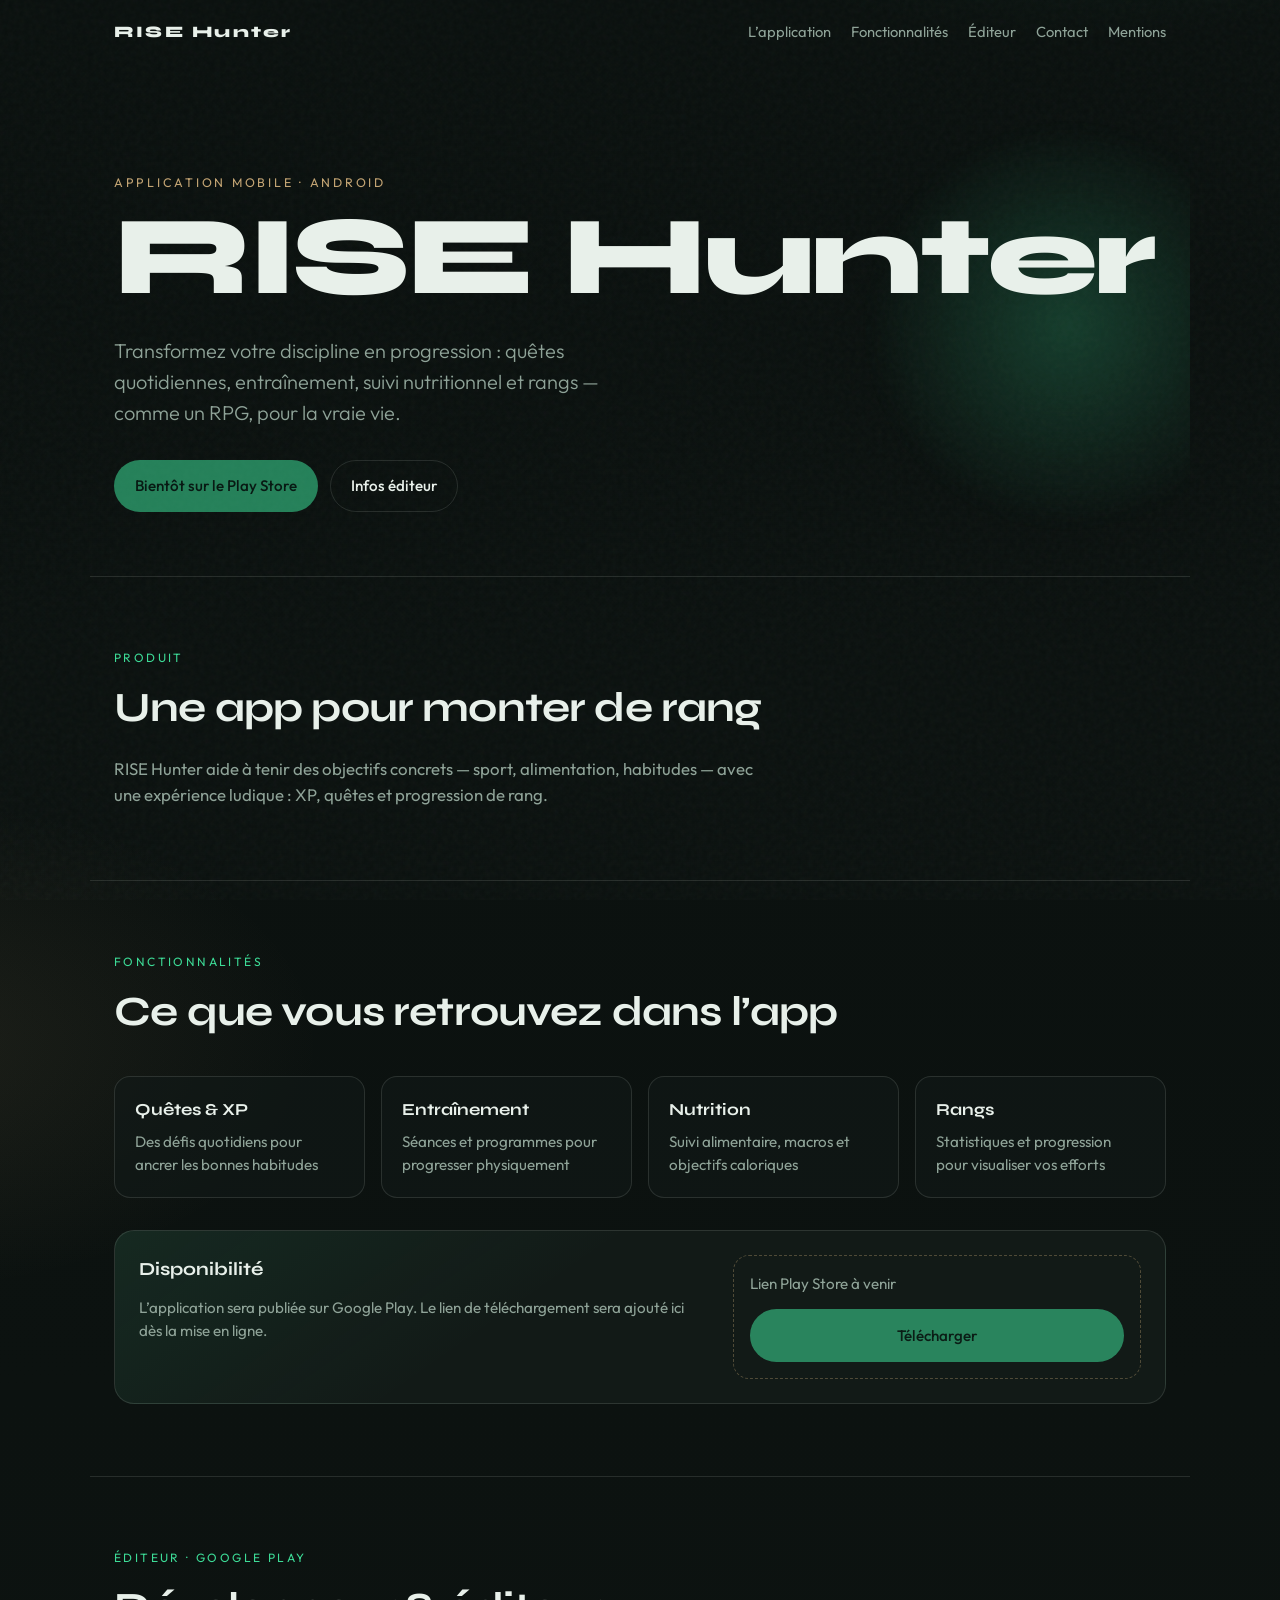
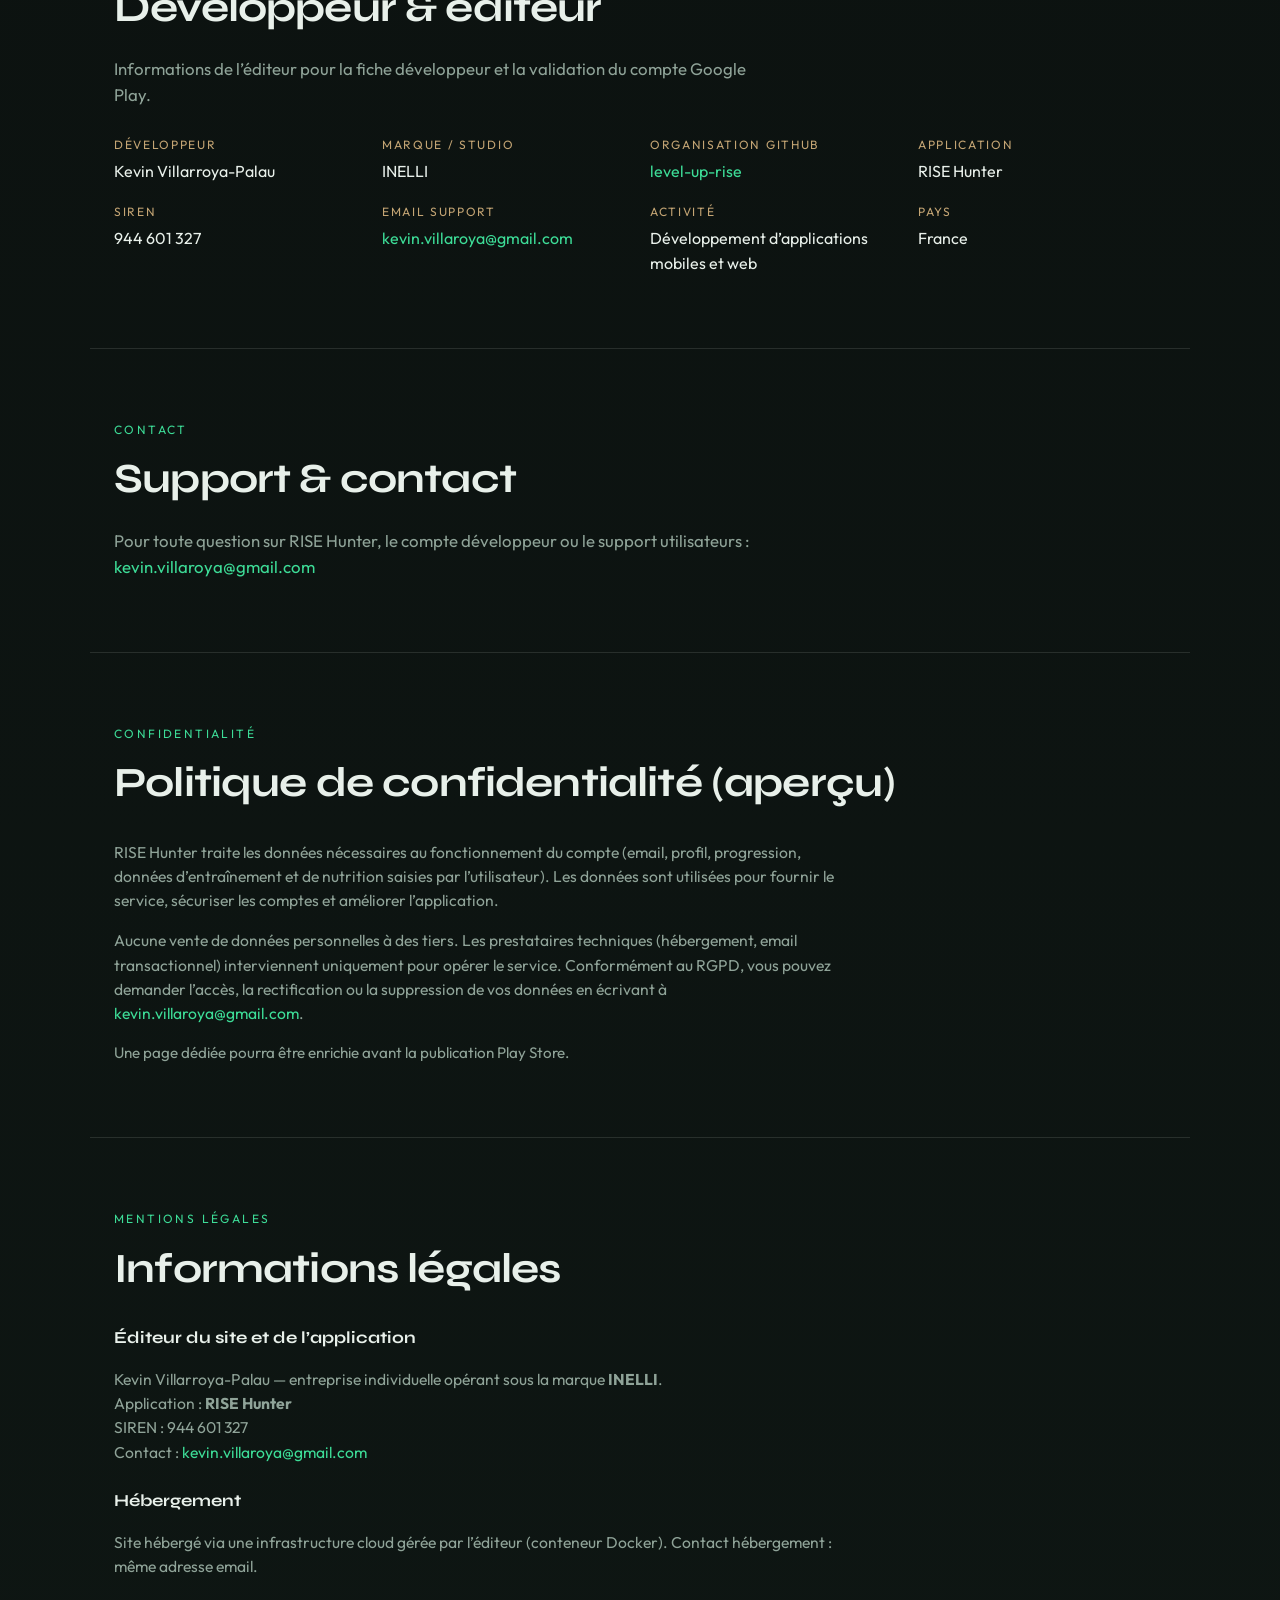
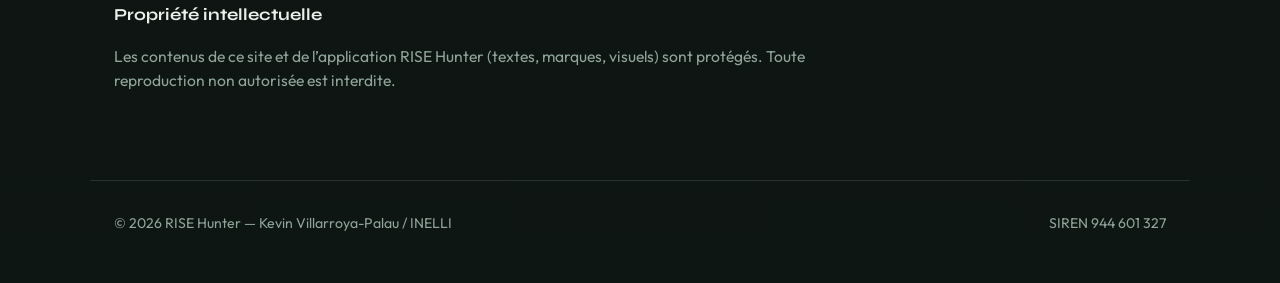
==== index.html @ e5b9a48a "Reposition site as RISE Hunter landing for Play validation Co-authored-by: Cursor <cursoragent@curso" ====
<!DOCTYPE html>
<html lang="fr">
<head>
  <meta charset="utf-8" />
  <meta name="viewport" content="width=device-width, initial-scale=1" />
  <title>RISE Hunter — Progression personnelle</title>
  <meta name="description" content="RISE Hunter — application de progression personnelle (quêtes, sport, nutrition). Éditée par Kevin Villarroya-Palau / INELLI, SIREN 944 601 327." />
  <link rel="preconnect" href="https://fonts.googleapis.com" />
  <link rel="preconnect" href="https://fonts.gstatic.com" crossorigin />
  <link href="https://fonts.googleapis.com/css2?family=Syne:wght@600;700;800&family=Outfit:wght@300;400;500;600&display=swap" rel="stylesheet" />
  <link rel="stylesheet" href="/styles.css" />
</head>
<body>
  <div class="noise" aria-hidden="true"></div>

  <header class="site-header">
    <a class="logo" href="#top">RISE Hunter</a>
    <nav class="nav">
      <a href="#app">L’application</a>
      <a href="#features">Fonctionnalités</a>
      <a href="#editeur">Éditeur</a>
      <a href="#contact">Contact</a>
      <a href="#mentions">Mentions</a>
    </nav>
  </header>

  <main id="top">
    <section class="hero">
      <p class="eyebrow">Application mobile · Android</p>
      <h1 class="brand">RISE Hunter</h1>
      <p class="lead">
        Transformez votre discipline en progression : quêtes quotidiennes,
        entraînement, suivi nutritionnel et rangs — comme un RPG, pour la vraie vie.
      </p>
      <div class="cta-row">
        <a class="btn btn-primary is-disabled" href="#app" aria-disabled="true" id="store-link">
          Bientôt sur le Play Store
        </a>
        <a class="btn btn-ghost" href="#editeur">Infos éditeur</a>
      </div>
      <div class="hero-glow" aria-hidden="true"></div>
    </section>

    <section id="app" class="section">
      <p class="section-kicker">Produit</p>
      <h2>Une app pour monter de rang</h2>
      <p class="section-text">
        RISE Hunter aide à tenir des objectifs concrets — sport, alimentation,
        habitudes — avec une expérience ludique : XP, quêtes et progression de rang.
      </p>
    </section>

    <section id="features" class="section">
      <p class="section-kicker">Fonctionnalités</p>
      <h2>Ce que vous retrouvez dans l’app</h2>
      <ul class="pillars">
        <li>
          <strong>Quêtes &amp; XP</strong>
          <span>Des défis quotidiens pour ancrer les bonnes habitudes</span>
        </li>
        <li>
          <strong>Entraînement</strong>
          <span>Séances et programmes pour progresser physiquement</span>
        </li>
        <li>
          <strong>Nutrition</strong>
          <span>Suivi alimentaire, macros et objectifs caloriques</span>
        </li>
        <li>
          <strong>Rangs</strong>
          <span>Statistiques et progression pour visualiser vos efforts</span>
        </li>
      </ul>
      <div class="product-panel" style="margin-top: 2rem">
        <div>
          <h3>Disponibilité</h3>
          <p class="muted" style="margin: 0">
            L’application sera publiée sur Google Play. Le lien de téléchargement
            sera ajouté ici dès la mise en ligne.
          </p>
        </div>
        <div class="product-cta">
          <p class="muted">Lien Play Store à venir</p>
          <a class="btn btn-primary is-disabled" href="#app" aria-disabled="true">Télécharger</a>
        </div>
      </div>
    </section>

    <section id="editeur" class="section">
      <p class="section-kicker">Éditeur · Google Play</p>
      <h2>Développeur &amp; éditeur</h2>
      <p class="section-text">
        Informations de l’éditeur pour la fiche développeur et la validation
        du compte Google Play.
      </p>
      <div class="contact-grid" style="margin-top: 1.75rem">
        <div>
          <p class="label">Développeur</p>
          <p>Kevin Villarroya-Palau</p>
        </div>
        <div>
          <p class="label">Marque / studio</p>
          <p>INELLI</p>
        </div>
        <div>
          <p class="label">Organisation GitHub</p>
          <p><a href="https://github.com/level-up-rise" rel="noopener">level-up-rise</a></p>
        </div>
        <div>
          <p class="label">Application</p>
          <p>RISE Hunter</p>
        </div>
        <div>
          <p class="label">SIREN</p>
          <p>944&nbsp;601&nbsp;327</p>
        </div>
        <div>
          <p class="label">Email support</p>
          <p><a href="mailto:kevin.villaroya@gmail.com">kevin.villaroya@gmail.com</a></p>
        </div>
        <div>
          <p class="label">Activité</p>
          <p>Développement d’applications mobiles et web</p>
        </div>
        <div>
          <p class="label">Pays</p>
          <p>France</p>
        </div>
      </div>
    </section>

    <section id="contact" class="section">
      <p class="section-kicker">Contact</p>
      <h2>Support &amp; contact</h2>
      <p class="section-text">
        Pour toute question sur RISE Hunter, le compte développeur ou le support
        utilisateurs : <a href="mailto:kevin.villaroya@gmail.com">kevin.villaroya@gmail.com</a>
      </p>
    </section>

    <section id="confidentialite" class="section legal">
      <p class="section-kicker">Confidentialité</p>
      <h2>Politique de confidentialité (aperçu)</h2>
      <div class="legal-block">
        <p>
          RISE Hunter traite les données nécessaires au fonctionnement du compte
          (email, profil, progression, données d’entraînement et de nutrition
          saisies par l’utilisateur). Les données sont utilisées pour fournir
          le service, sécuriser les comptes et améliorer l’application.
        </p>
        <p>
          Aucune vente de données personnelles à des tiers. Les prestataires
          techniques (hébergement, email transactionnel) interviennent uniquement
          pour opérer le service. Conformément au RGPD, vous pouvez demander
          l’accès, la rectification ou la suppression de vos données en écrivant
          à <a href="mailto:kevin.villaroya@gmail.com">kevin.villaroya@gmail.com</a>.
        </p>
        <p class="muted">
          Une page dédiée pourra être enrichie avant la publication Play Store.
        </p>
      </div>
    </section>

    <section id="mentions" class="section legal">
      <p class="section-kicker">Mentions légales</p>
      <h2>Informations légales</h2>
      <div class="legal-block">
        <h3>Éditeur du site et de l’application</h3>
        <p>
          Kevin Villarroya-Palau — entreprise individuelle opérant sous la
          marque <strong>INELLI</strong>.<br />
          Application : <strong>RISE Hunter</strong><br />
          SIREN : 944&nbsp;601&nbsp;327<br />
          Contact : <a href="mailto:kevin.villaroya@gmail.com">kevin.villaroya@gmail.com</a>
        </p>

        <h3>Hébergement</h3>
        <p>
          Site hébergé via une infrastructure cloud gérée par l’éditeur
          (conteneur Docker). Contact hébergement : même adresse email.
        </p>

        <h3>Propriété intellectuelle</h3>
        <p>
          Les contenus de ce site et de l’application RISE Hunter (textes,
          marques, visuels) sont protégés. Toute reproduction non autorisée
          est interdite.
        </p>
      </div>
    </section>
  </main>

  <footer class="site-footer">
    <span>© <span id="year"></span> RISE Hunter — Kevin Villarroya-Palau / INELLI</span>
    <span>SIREN 944&nbsp;601&nbsp;327</span>
  </footer>

  <script>
    document.getElementById("year").textContent = String(new Date().getFullYear());
  </script>
</body>
</html>
---- styles.css ----
:root {
  --bg: #0c1210;
  --bg-elev: #121a17;
  --ink: #e8f0ea;
  --muted: #8fa398;
  --accent: #3ddc97;
  --accent-2: #c4a574;
  --line: rgba(232, 240, 234, 0.12);
  --glow: rgba(61, 220, 151, 0.22);
  --font-display: "Syne", system-ui, sans-serif;
  --font-body: "Outfit", system-ui, sans-serif;
}

*,
*::before,
*::after {
  box-sizing: border-box;
}

html {
  scroll-behavior: smooth;
}

body {
  margin: 0;
  min-height: 100vh;
  color: var(--ink);
  font-family: var(--font-body);
  font-weight: 400;
  line-height: 1.55;
  background:
    radial-gradient(1200px 700px at 85% -10%, rgba(61, 220, 151, 0.14), transparent 55%),
    radial-gradient(900px 500px at -10% 30%, rgba(196, 165, 116, 0.1), transparent 50%),
    linear-gradient(180deg, #0a100e 0%, var(--bg) 40%, #0e1613 100%);
}

.noise {
  pointer-events: none;
  position: fixed;
  inset: 0;
  opacity: 0.035;
  z-index: 0;
  background-image: url("data:image/svg+xml,%3Csvg viewBox='0 0 200 200' xmlns='http://www.w3.org/2000/svg'%3E%3Cfilter id='n'%3E%3CfeTurbulence type='fractalNoise' baseFrequency='0.85' numOctaves='4' stitchTiles='stitch'/%3E%3C/filter%3E%3Crect width='100%25' height='100%25' filter='url(%23n)'/%3E%3C/svg%3E");
}

a {
  color: var(--accent);
  text-decoration: none;
}

a:hover {
  text-decoration: underline;
}

.site-header,
main,
.site-footer {
  position: relative;
  z-index: 1;
}

.site-header {
  display: flex;
  align-items: center;
  justify-content: space-between;
  gap: 1rem;
  max-width: 1100px;
  margin: 0 auto;
  padding: 1.25rem 1.5rem;
}

.logo {
  font-family: var(--font-display);
  font-weight: 800;
  letter-spacing: 0.14em;
  color: var(--ink);
  text-decoration: none;
}

.nav {
  display: flex;
  flex-wrap: wrap;
  gap: 0.85rem 1.25rem;
}

.nav a {
  color: var(--muted);
  font-size: 0.92rem;
  text-decoration: none;
}

.nav a:hover {
  color: var(--ink);
}

.hero {
  position: relative;
  max-width: 1100px;
  margin: 0 auto;
  padding: clamp(3rem, 12vh, 7rem) 1.5rem 4rem;
  overflow: hidden;
}

.eyebrow {
  margin: 0 0 0.75rem;
  font-size: 0.78rem;
  letter-spacing: 0.22em;
  text-transform: uppercase;
  color: var(--accent-2);
}

.brand {
  margin: 0;
  font-family: var(--font-display);
  font-size: clamp(3.4rem, 12vw, 7rem);
  font-weight: 800;
  letter-spacing: -0.03em;
  line-height: 0.95;
  color: var(--ink);
}

.lead {
  max-width: 34rem;
  margin: 1.5rem 0 0;
  font-size: clamp(1.05rem, 2.2vw, 1.25rem);
  color: var(--muted);
  font-weight: 300;
}

.cta-row {
  display: flex;
  flex-wrap: wrap;
  gap: 0.75rem;
  margin-top: 2rem;
}

.btn {
  display: inline-flex;
  align-items: center;
  justify-content: center;
  padding: 0.85rem 1.25rem;
  border-radius: 999px;
  font-family: var(--font-body);
  font-size: 0.95rem;
  font-weight: 500;
  text-decoration: none;
  border: 1px solid transparent;
  transition: transform 0.2s ease, background 0.2s ease, border-color 0.2s ease;
}

.btn:hover {
  text-decoration: none;
  transform: translateY(-1px);
}

.btn-primary {
  background: var(--accent);
  color: #062016;
}

.btn-primary:hover {
  background: #62e8b0;
}

.btn-ghost {
  border-color: var(--line);
  color: var(--ink);
  background: transparent;
}

.btn-ghost:hover {
  border-color: rgba(61, 220, 151, 0.45);
}

.btn.is-disabled,
.btn[aria-disabled="true"] {
  opacity: 0.55;
  pointer-events: none;
  cursor: not-allowed;
}

.hero-glow {
  position: absolute;
  right: -8%;
  top: 10%;
  width: min(420px, 55vw);
  height: min(420px, 55vw);
  border-radius: 50%;
  background: radial-gradient(circle, var(--glow), transparent 68%);
  filter: blur(8px);
  animation: pulse 7s ease-in-out infinite;
  z-index: -1;
}

@keyframes pulse {
  0%, 100% { transform: scale(1); opacity: 0.85; }
  50% { transform: scale(1.08); opacity: 1; }
}

.section {
  max-width: 1100px;
  margin: 0 auto;
  padding: 4.5rem 1.5rem;
  border-top: 1px solid var(--line);
}

.section-kicker {
  margin: 0 0 0.5rem;
  font-size: 0.75rem;
  letter-spacing: 0.2em;
  text-transform: uppercase;
  color: var(--accent);
}

.section h2 {
  margin: 0 0 1rem;
  font-family: var(--font-display);
  font-size: clamp(1.8rem, 4vw, 2.6rem);
  letter-spacing: -0.02em;
}

.section-text {
  max-width: 40rem;
  margin: 0;
  color: var(--muted);
  font-size: 1.05rem;
}

.pillars {
  list-style: none;
  margin: 2rem 0 0;
  padding: 0;
  display: grid;
  gap: 1rem;
  grid-template-columns: repeat(auto-fit, minmax(220px, 1fr));
}

.pillars li {
  padding: 1.25rem;
  border: 1px solid var(--line);
  border-radius: 1rem;
  background: rgba(18, 26, 23, 0.65);
  display: flex;
  flex-direction: column;
  gap: 0.4rem;
}

.pillars strong {
  font-family: var(--font-display);
  font-size: 1.05rem;
}

.pillars span {
  color: var(--muted);
  font-size: 0.95rem;
}

.product-panel {
  margin-top: 2rem;
  display: grid;
  gap: 1.5rem;
  grid-template-columns: 1.4fr 1fr;
  padding: 1.5rem;
  border-radius: 1.25rem;
  border: 1px solid var(--line);
  background:
    linear-gradient(145deg, rgba(61, 220, 151, 0.08), transparent 40%),
    var(--bg-elev);
}

.product-panel h3 {
  margin: 0 0 0.75rem;
  font-family: var(--font-display);
  font-size: 1.15rem;
}

.checklist {
  margin: 0;
  padding-left: 1.1rem;
  color: var(--muted);
}

.checklist li + li {
  margin-top: 0.45rem;
}

.product-cta {
  display: flex;
  flex-direction: column;
  justify-content: center;
  gap: 0.85rem;
  padding: 1rem;
  border-radius: 1rem;
  border: 1px dashed rgba(196, 165, 116, 0.35);
}

.muted {
  margin: 0;
  color: var(--muted);
  font-size: 0.95rem;
}

.contact-grid {
  margin-top: 1.75rem;
  display: grid;
  gap: 1.25rem;
  grid-template-columns: repeat(auto-fit, minmax(200px, 1fr));
}

.contact-grid .label {
  margin: 0 0 0.25rem;
  font-size: 0.75rem;
  letter-spacing: 0.14em;
  text-transform: uppercase;
  color: var(--accent-2);
}

.contact-grid p {
  margin: 0;
}

.legal-block {
  margin-top: 1.5rem;
  max-width: 46rem;
  color: var(--muted);
  font-size: 0.98rem;
}

.legal-block h3 {
  margin: 1.5rem 0 0.5rem;
  color: var(--ink);
  font-family: var(--font-display);
  font-size: 1.05rem;
}

.legal-block h3:first-child {
  margin-top: 0;
}

.site-footer {
  max-width: 1100px;
  margin: 0 auto;
  padding: 2rem 1.5rem 3rem;
  display: flex;
  flex-wrap: wrap;
  gap: 0.75rem 1.5rem;
  justify-content: space-between;
  border-top: 1px solid var(--line);
  color: var(--muted);
  font-size: 0.88rem;
}

@media (max-width: 760px) {
  .nav {
    display: none;
  }

  .product-panel {
    grid-template-columns: 1fr;
  }

  .hero {
    padding-top: 3.5rem;
  }
}

@media (prefers-reduced-motion: reduce) {
  html { scroll-behavior: auto; }
  .hero-glow { animation: none; }
  .btn { transition: none; }
}
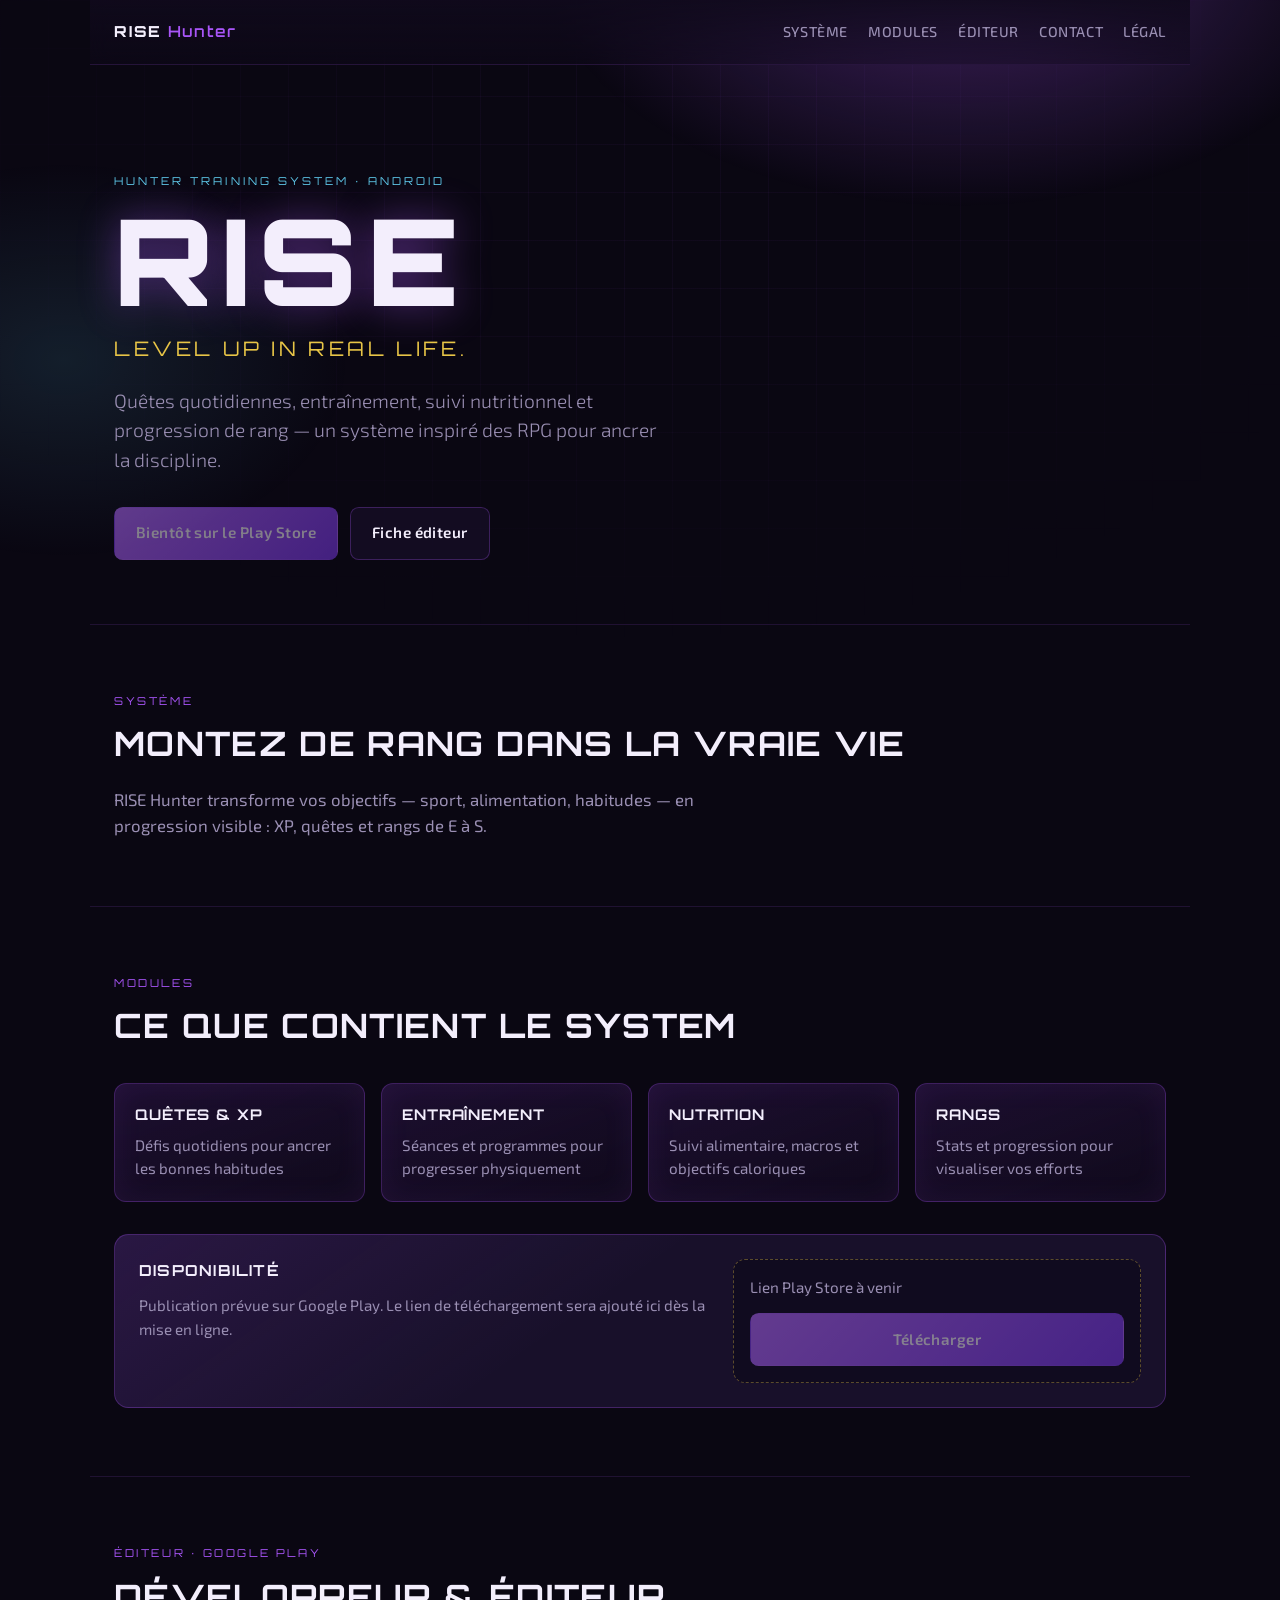
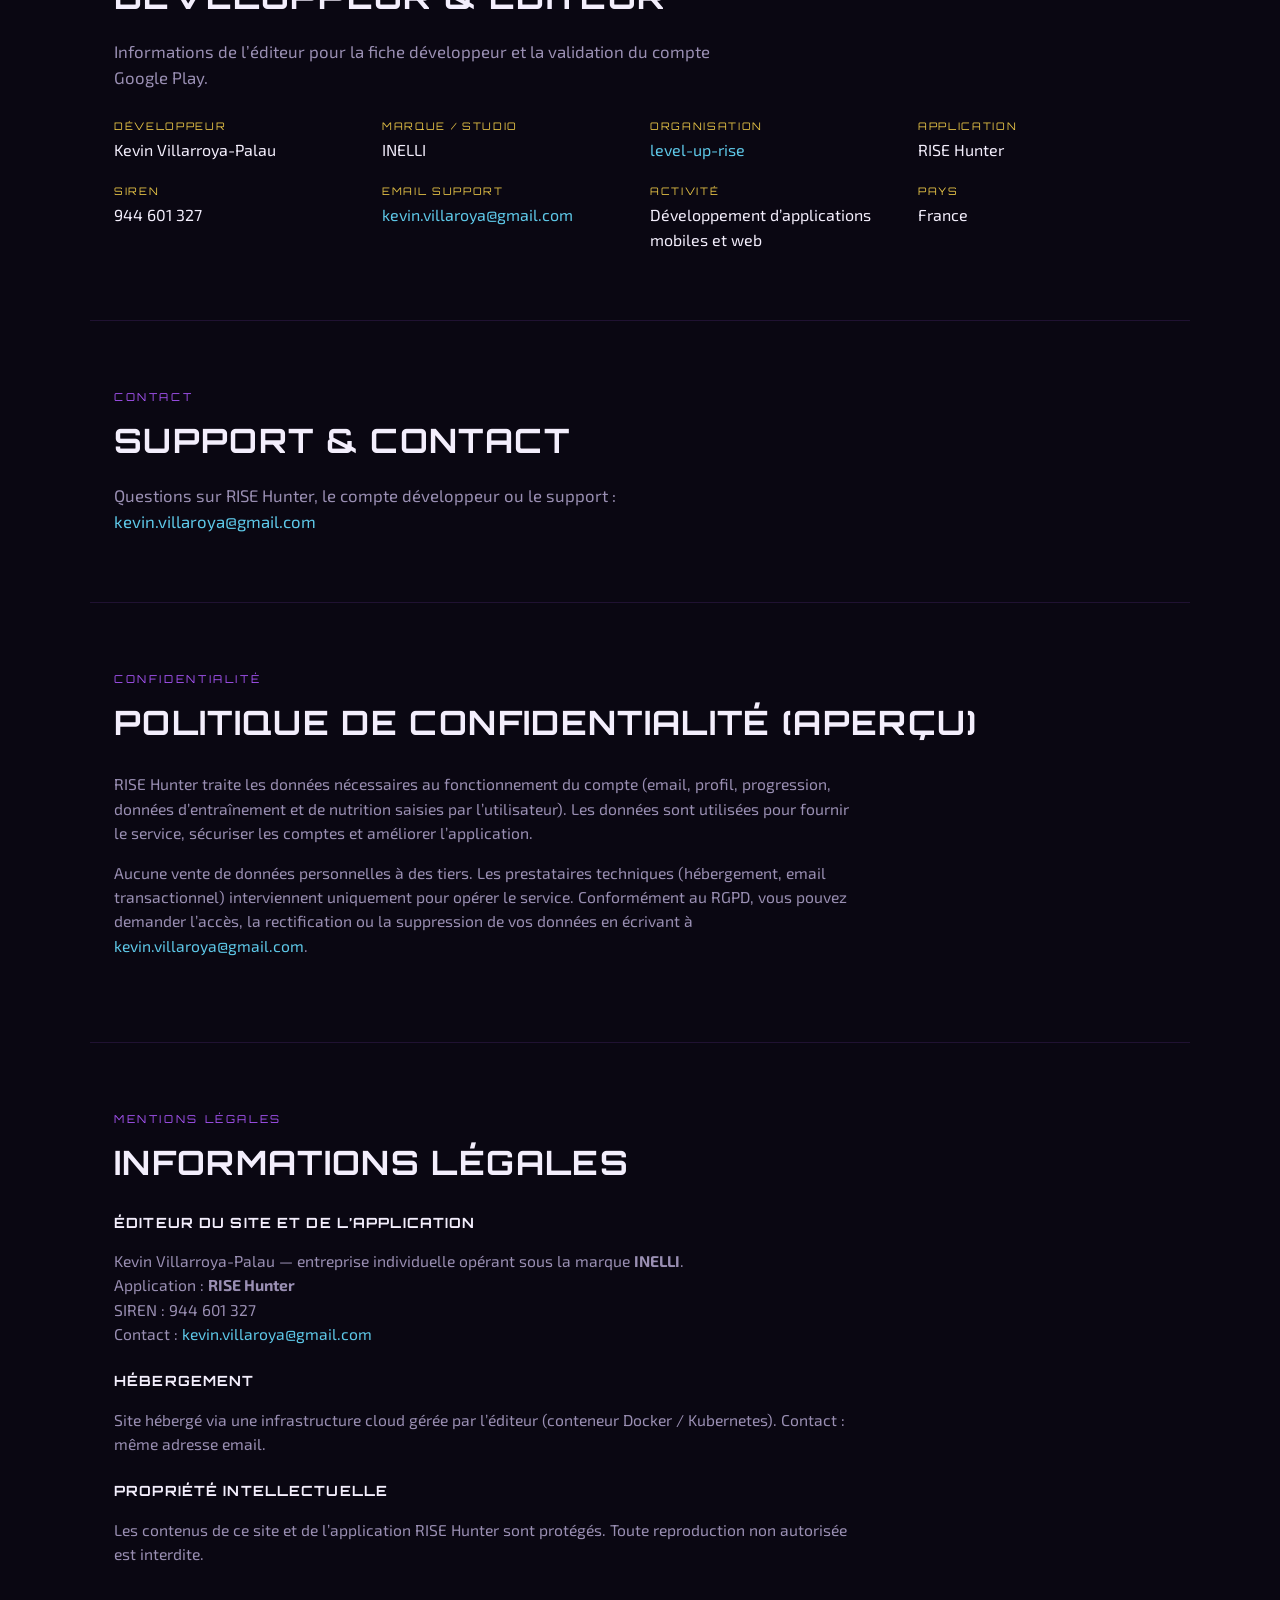
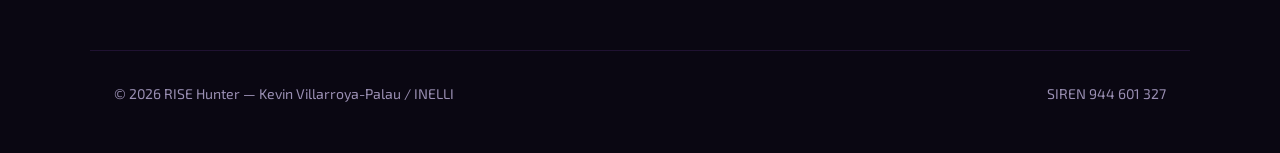
==== commit df5a245e: "a" ====
--- a/index.html
+++ b/index.html
@@ -1,62 +1,64 @@
 <!DOCTYPE html>
-<html lang="fr">
+<html lang="fr" class="dark">
 <head>
   <meta charset="utf-8" />
   <meta name="viewport" content="width=device-width, initial-scale=1" />
-  <title>RISE Hunter — Progression personnelle</title>
-  <meta name="description" content="RISE Hunter — application de progression personnelle (quêtes, sport, nutrition). Éditée par Kevin Villarroya-Palau / INELLI, SIREN 944 601 327." />
+  <title>RISE — Hunter Training System</title>
+  <meta name="description" content="RISE Hunter — quêtes quotidiennes, entraînement, nutrition et rangs. Éditée par Kevin Villarroya-Palau / INELLI, SIREN 944 601 327." />
   <link rel="preconnect" href="https://fonts.googleapis.com" />
   <link rel="preconnect" href="https://fonts.gstatic.com" crossorigin />
-  <link href="https://fonts.googleapis.com/css2?family=Syne:wght@600;700;800&family=Outfit:wght@300;400;500;600&display=swap" rel="stylesheet" />
+  <link href="https://fonts.googleapis.com/css2?family=Orbitron:wght@500;600;700;800;900&family=Exo+2:wght@300;400;500;600;700&family=Rajdhani:wght@500;600;700&display=swap" rel="stylesheet" />
   <link rel="stylesheet" href="/styles.css" />
 </head>
 <body>
-  <div class="noise" aria-hidden="true"></div>
+  <div class="bg-grid" aria-hidden="true"></div>
+  <div class="bg-glow bg-glow-a" aria-hidden="true"></div>
+  <div class="bg-glow bg-glow-b" aria-hidden="true"></div>
 
   <header class="site-header">
-    <a class="logo" href="#top">RISE Hunter</a>
+    <a class="logo" href="#top">RISE<span>Hunter</span></a>
     <nav class="nav">
-      <a href="#app">L’application</a>
-      <a href="#features">Fonctionnalités</a>
+      <a href="#app">Système</a>
+      <a href="#features">Modules</a>
       <a href="#editeur">Éditeur</a>
       <a href="#contact">Contact</a>
-      <a href="#mentions">Mentions</a>
+      <a href="#mentions">Légal</a>
     </nav>
   </header>
 
   <main id="top">
     <section class="hero">
-      <p class="eyebrow">Application mobile · Android</p>
-      <h1 class="brand">RISE Hunter</h1>
+      <p class="eyebrow">Hunter Training System · Android</p>
+      <h1 class="brand">RISE</h1>
+      <p class="tagline">Level up in real life.</p>
       <p class="lead">
-        Transformez votre discipline en progression : quêtes quotidiennes,
-        entraînement, suivi nutritionnel et rangs — comme un RPG, pour la vraie vie.
+        Quêtes quotidiennes, entraînement, suivi nutritionnel et progression de rang —
+        un système inspiré des RPG pour ancrer la discipline.
       </p>
       <div class="cta-row">
         <a class="btn btn-primary is-disabled" href="#app" aria-disabled="true" id="store-link">
           Bientôt sur le Play Store
         </a>
-        <a class="btn btn-ghost" href="#editeur">Infos éditeur</a>
+        <a class="btn btn-ghost" href="#editeur">Fiche éditeur</a>
       </div>
-      <div class="hero-glow" aria-hidden="true"></div>
     </section>
 
     <section id="app" class="section">
-      <p class="section-kicker">Produit</p>
-      <h2>Une app pour monter de rang</h2>
+      <p class="section-kicker">Système</p>
+      <h2>Montez de rang dans la vraie vie</h2>
       <p class="section-text">
-        RISE Hunter aide à tenir des objectifs concrets — sport, alimentation,
-        habitudes — avec une expérience ludique : XP, quêtes et progression de rang.
+        RISE Hunter transforme vos objectifs — sport, alimentation, habitudes —
+        en progression visible : XP, quêtes et rangs de E à S.
       </p>
     </section>
 
     <section id="features" class="section">
-      <p class="section-kicker">Fonctionnalités</p>
-      <h2>Ce que vous retrouvez dans l’app</h2>
+      <p class="section-kicker">Modules</p>
+      <h2>Ce que contient le System</h2>
       <ul class="pillars">
         <li>
           <strong>Quêtes &amp; XP</strong>
-          <span>Des défis quotidiens pour ancrer les bonnes habitudes</span>
+          <span>Défis quotidiens pour ancrer les bonnes habitudes</span>
         </li>
         <li>
           <strong>Entraînement</strong>
@@ -68,15 +70,15 @@
         </li>
         <li>
           <strong>Rangs</strong>
-          <span>Statistiques et progression pour visualiser vos efforts</span>
+          <span>Stats et progression pour visualiser vos efforts</span>
         </li>
       </ul>
-      <div class="product-panel" style="margin-top: 2rem">
+      <div class="product-panel">
         <div>
           <h3>Disponibilité</h3>
-          <p class="muted" style="margin: 0">
-            L’application sera publiée sur Google Play. Le lien de téléchargement
-            sera ajouté ici dès la mise en ligne.
+          <p class="muted">
+            Publication prévue sur Google Play. Le lien de téléchargement sera
+            ajouté ici dès la mise en ligne.
           </p>
         </div>
         <div class="product-cta">
@@ -93,7 +95,7 @@
         Informations de l’éditeur pour la fiche développeur et la validation
         du compte Google Play.
       </p>
-      <div class="contact-grid" style="margin-top: 1.75rem">
+      <div class="contact-grid">
         <div>
           <p class="label">Développeur</p>
           <p>Kevin Villarroya-Palau</p>
@@ -103,7 +105,7 @@
           <p>INELLI</p>
         </div>
         <div>
-          <p class="label">Organisation GitHub</p>
+          <p class="label">Organisation</p>
           <p><a href="https://github.com/level-up-rise" rel="noopener">level-up-rise</a></p>
         </div>
         <div>
@@ -133,8 +135,8 @@
       <p class="section-kicker">Contact</p>
       <h2>Support &amp; contact</h2>
       <p class="section-text">
-        Pour toute question sur RISE Hunter, le compte développeur ou le support
-        utilisateurs : <a href="mailto:kevin.villaroya@gmail.com">kevin.villaroya@gmail.com</a>
+        Questions sur RISE Hunter, le compte développeur ou le support :
+        <a href="mailto:kevin.villaroya@gmail.com">kevin.villaroya@gmail.com</a>
       </p>
     </section>
 
@@ -155,9 +157,6 @@
           l’accès, la rectification ou la suppression de vos données en écrivant
           à <a href="mailto:kevin.villaroya@gmail.com">kevin.villaroya@gmail.com</a>.
         </p>
-        <p class="muted">
-          Une page dédiée pourra être enrichie avant la publication Play Store.
-        </p>
       </div>
     </section>
 
@@ -173,18 +172,15 @@
           SIREN : 944&nbsp;601&nbsp;327<br />
           Contact : <a href="mailto:kevin.villaroya@gmail.com">kevin.villaroya@gmail.com</a>
         </p>
-
         <h3>Hébergement</h3>
         <p>
           Site hébergé via une infrastructure cloud gérée par l’éditeur
-          (conteneur Docker). Contact hébergement : même adresse email.
+          (conteneur Docker / Kubernetes). Contact : même adresse email.
         </p>
-
         <h3>Propriété intellectuelle</h3>
         <p>
-          Les contenus de ce site et de l’application RISE Hunter (textes,
-          marques, visuels) sont protégés. Toute reproduction non autorisée
-          est interdite.
+          Les contenus de ce site et de l’application RISE Hunter sont protégés.
+          Toute reproduction non autorisée est interdite.
         </p>
       </div>
     </section>
--- a/styles.css
+++ b/styles.css
@@ -1,14 +1,16 @@
 :root {
-  --bg: #0c1210;
-  --bg-elev: #121a17;
-  --ink: #e8f0ea;
-  --muted: #8fa398;
-  --accent: #3ddc97;
-  --accent-2: #c4a574;
-  --line: rgba(232, 240, 234, 0.12);
-  --glow: rgba(61, 220, 151, 0.22);
-  --font-display: "Syne", system-ui, sans-serif;
-  --font-body: "Outfit", system-ui, sans-serif;
+  --bg: #0a0712;
+  --bg-elev: rgba(28, 18, 48, 0.85);
+  --ink: #f3eefc;
+  --muted: #9a8fb3;
+  --primary: #a855f7;
+  --primary-glow: rgba(168, 85, 247, 0.45);
+  --system: #5ec8e8;
+  --gold: #e8c547;
+  --line: rgba(168, 85, 247, 0.28);
+  --line-soft: rgba(168, 85, 247, 0.14);
+  --font-display: "Orbitron", ui-sans-serif, system-ui, sans-serif;
+  --font-body: "Exo 2", "Rajdhani", ui-sans-serif, system-ui, sans-serif;
 }
 
 *,
@@ -28,23 +30,35 @@
   font-family: var(--font-body);
   font-weight: 400;
   line-height: 1.55;
-  background:
-    radial-gradient(1200px 700px at 85% -10%, rgba(61, 220, 151, 0.14), transparent 55%),
-    radial-gradient(900px 500px at -10% 30%, rgba(196, 165, 116, 0.1), transparent 50%),
-    linear-gradient(180deg, #0a100e 0%, var(--bg) 40%, #0e1613 100%);
-}
-
-.noise {
+  background: var(--bg);
+}
+
+.bg-grid,
+.bg-glow {
   pointer-events: none;
   position: fixed;
   inset: 0;
-  opacity: 0.035;
   z-index: 0;
-  background-image: url("data:image/svg+xml,%3Csvg viewBox='0 0 200 200' xmlns='http://www.w3.org/2000/svg'%3E%3Cfilter id='n'%3E%3CfeTurbulence type='fractalNoise' baseFrequency='0.85' numOctaves='4' stitchTiles='stitch'/%3E%3C/filter%3E%3Crect width='100%25' height='100%25' filter='url(%23n)'/%3E%3C/svg%3E");
+}
+
+.bg-grid {
+  background-image:
+    linear-gradient(rgba(168, 85, 247, 0.045) 1px, transparent 1px),
+    linear-gradient(90deg, rgba(168, 85, 247, 0.045) 1px, transparent 1px);
+  background-size: 48px 48px;
+  mask-image: radial-gradient(ellipse 80% 70% at 50% 20%, #000 20%, transparent 75%);
+}
+
+.bg-glow-a {
+  background: radial-gradient(700px 420px at 75% -5%, rgba(168, 85, 247, 0.35), transparent 60%);
+}
+
+.bg-glow-b {
+  background: radial-gradient(520px 360px at 5% 40%, rgba(94, 200, 232, 0.12), transparent 55%);
 }
 
 a {
-  color: var(--accent);
+  color: var(--system);
   text-decoration: none;
 }
 
@@ -67,14 +81,25 @@
   max-width: 1100px;
   margin: 0 auto;
   padding: 1.25rem 1.5rem;
+  border-bottom: 1px solid var(--line-soft);
+  background: linear-gradient(180deg, rgba(16, 10, 28, 0.9), rgba(16, 10, 28, 0.4));
+  backdrop-filter: blur(10px);
 }
 
 .logo {
   font-family: var(--font-display);
   font-weight: 800;
-  letter-spacing: 0.14em;
-  color: var(--ink);
-  text-decoration: none;
+  letter-spacing: 0.12em;
+  color: var(--ink);
+  text-decoration: none;
+  font-size: 0.95rem;
+}
+
+.logo span {
+  margin-left: 0.35rem;
+  color: var(--primary);
+  font-weight: 600;
+  letter-spacing: 0.08em;
 }
 
 .nav {
@@ -85,8 +110,11 @@
 
 .nav a {
   color: var(--muted);
-  font-size: 0.92rem;
-  text-decoration: none;
+  font-size: 0.9rem;
+  font-weight: 500;
+  text-decoration: none;
+  letter-spacing: 0.04em;
+  text-transform: uppercase;
 }
 
 .nav a:hover {
@@ -94,35 +122,44 @@
 }
 
 .hero {
-  position: relative;
   max-width: 1100px;
   margin: 0 auto;
-  padding: clamp(3rem, 12vh, 7rem) 1.5rem 4rem;
-  overflow: hidden;
+  padding: clamp(3.5rem, 12vh, 7rem) 1.5rem 4rem;
 }
 
 .eyebrow {
-  margin: 0 0 0.75rem;
-  font-size: 0.78rem;
-  letter-spacing: 0.22em;
-  text-transform: uppercase;
-  color: var(--accent-2);
+  margin: 0 0 0.85rem;
+  font-family: var(--font-display);
+  font-size: 0.68rem;
+  letter-spacing: 0.28em;
+  text-transform: uppercase;
+  color: var(--system);
 }
 
 .brand {
   margin: 0;
   font-family: var(--font-display);
-  font-size: clamp(3.4rem, 12vw, 7rem);
-  font-weight: 800;
-  letter-spacing: -0.03em;
+  font-size: clamp(3.8rem, 14vw, 7.5rem);
+  font-weight: 900;
+  letter-spacing: 0.08em;
   line-height: 0.95;
   color: var(--ink);
+  text-shadow: 0 0 40px var(--primary-glow);
+}
+
+.tagline {
+  margin: 1rem 0 0;
+  font-family: var(--font-display);
+  font-size: clamp(1rem, 2.5vw, 1.25rem);
+  letter-spacing: 0.18em;
+  text-transform: uppercase;
+  color: var(--gold);
 }
 
 .lead {
   max-width: 34rem;
-  margin: 1.5rem 0 0;
-  font-size: clamp(1.05rem, 2.2vw, 1.25rem);
+  margin: 1.35rem 0 0;
+  font-size: clamp(1.05rem, 2.2vw, 1.2rem);
   color: var(--muted);
   font-weight: 300;
 }
@@ -138,14 +175,15 @@
   display: inline-flex;
   align-items: center;
   justify-content: center;
-  padding: 0.85rem 1.25rem;
-  border-radius: 999px;
+  padding: 0.85rem 1.3rem;
+  border-radius: 0.55rem;
   font-family: var(--font-body);
   font-size: 0.95rem;
-  font-weight: 500;
+  font-weight: 600;
+  letter-spacing: 0.03em;
   text-decoration: none;
   border: 1px solid transparent;
-  transition: transform 0.2s ease, background 0.2s ease, border-color 0.2s ease;
+  transition: transform 0.2s ease, box-shadow 0.2s ease, background 0.2s ease, border-color 0.2s ease;
 }
 
 .btn:hover {
@@ -154,69 +192,56 @@
 }
 
 .btn-primary {
-  background: var(--accent);
-  color: #062016;
+  background: linear-gradient(135deg, #b56bff, #7c3aed);
+  color: #faf5ff;
+  box-shadow: 0 0 24px rgba(168, 85, 247, 0.35);
 }
 
 .btn-primary:hover {
-  background: #62e8b0;
+  box-shadow: 0 0 32px rgba(168, 85, 247, 0.55);
 }
 
 .btn-ghost {
   border-color: var(--line);
   color: var(--ink);
-  background: transparent;
+  background: rgba(28, 18, 48, 0.5);
 }
 
 .btn-ghost:hover {
-  border-color: rgba(61, 220, 151, 0.45);
+  border-color: rgba(168, 85, 247, 0.55);
+  box-shadow: inset 0 0 20px rgba(168, 85, 247, 0.12);
 }
 
 .btn.is-disabled,
 .btn[aria-disabled="true"] {
-  opacity: 0.55;
+  opacity: 0.5;
   pointer-events: none;
   cursor: not-allowed;
-}
-
-.hero-glow {
-  position: absolute;
-  right: -8%;
-  top: 10%;
-  width: min(420px, 55vw);
-  height: min(420px, 55vw);
-  border-radius: 50%;
-  background: radial-gradient(circle, var(--glow), transparent 68%);
-  filter: blur(8px);
-  animation: pulse 7s ease-in-out infinite;
-  z-index: -1;
-}
-
-@keyframes pulse {
-  0%, 100% { transform: scale(1); opacity: 0.85; }
-  50% { transform: scale(1.08); opacity: 1; }
+  box-shadow: none;
 }
 
 .section {
   max-width: 1100px;
   margin: 0 auto;
-  padding: 4.5rem 1.5rem;
-  border-top: 1px solid var(--line);
+  padding: 4.25rem 1.5rem;
+  border-top: 1px solid var(--line-soft);
 }
 
 .section-kicker {
   margin: 0 0 0.5rem;
-  font-size: 0.75rem;
-  letter-spacing: 0.2em;
-  text-transform: uppercase;
-  color: var(--accent);
+  font-family: var(--font-display);
+  font-size: 0.68rem;
+  letter-spacing: 0.24em;
+  text-transform: uppercase;
+  color: var(--primary);
 }
 
 .section h2 {
   margin: 0 0 1rem;
   font-family: var(--font-display);
-  font-size: clamp(1.8rem, 4vw, 2.6rem);
-  letter-spacing: -0.02em;
+  font-size: clamp(1.45rem, 3.5vw, 2.1rem);
+  letter-spacing: 0.04em;
+  text-transform: uppercase;
 }
 
 .section-text {
@@ -238,8 +263,9 @@
 .pillars li {
   padding: 1.25rem;
   border: 1px solid var(--line);
-  border-radius: 1rem;
-  background: rgba(18, 26, 23, 0.65);
+  border-radius: 0.75rem;
+  background: linear-gradient(160deg, rgba(88, 40, 140, 0.25), rgba(16, 10, 28, 0.9));
+  box-shadow: inset 0 0 30px rgba(168, 85, 247, 0.08);
   display: flex;
   flex-direction: column;
   gap: 0.4rem;
@@ -247,7 +273,10 @@
 
 .pillars strong {
   font-family: var(--font-display);
-  font-size: 1.05rem;
+  font-size: 0.92rem;
+  letter-spacing: 0.06em;
+  text-transform: uppercase;
+  color: var(--ink);
 }
 
 .pillars span {
@@ -261,27 +290,19 @@
   gap: 1.5rem;
   grid-template-columns: 1.4fr 1fr;
   padding: 1.5rem;
-  border-radius: 1.25rem;
+  border-radius: 0.9rem;
   border: 1px solid var(--line);
   background:
-    linear-gradient(145deg, rgba(61, 220, 151, 0.08), transparent 40%),
+    linear-gradient(145deg, rgba(168, 85, 247, 0.12), transparent 45%),
     var(--bg-elev);
 }
 
 .product-panel h3 {
   margin: 0 0 0.75rem;
   font-family: var(--font-display);
-  font-size: 1.15rem;
-}
-
-.checklist {
-  margin: 0;
-  padding-left: 1.1rem;
-  color: var(--muted);
-}
-
-.checklist li + li {
-  margin-top: 0.45rem;
+  font-size: 0.95rem;
+  letter-spacing: 0.08em;
+  text-transform: uppercase;
 }
 
 .product-cta {
@@ -290,8 +311,9 @@
   justify-content: center;
   gap: 0.85rem;
   padding: 1rem;
-  border-radius: 1rem;
-  border: 1px dashed rgba(196, 165, 116, 0.35);
+  border-radius: 0.75rem;
+  border: 1px dashed rgba(232, 197, 71, 0.35);
+  background: rgba(10, 7, 18, 0.45);
 }
 
 .muted {
@@ -309,10 +331,11 @@
 
 .contact-grid .label {
   margin: 0 0 0.25rem;
-  font-size: 0.75rem;
-  letter-spacing: 0.14em;
-  text-transform: uppercase;
-  color: var(--accent-2);
+  font-family: var(--font-display);
+  font-size: 0.65rem;
+  letter-spacing: 0.16em;
+  text-transform: uppercase;
+  color: var(--gold);
 }
 
 .contact-grid p {
@@ -330,7 +353,9 @@
   margin: 1.5rem 0 0.5rem;
   color: var(--ink);
   font-family: var(--font-display);
-  font-size: 1.05rem;
+  font-size: 0.88rem;
+  letter-spacing: 0.08em;
+  text-transform: uppercase;
 }
 
 .legal-block h3:first-child {
@@ -345,7 +370,7 @@
   flex-wrap: wrap;
   gap: 0.75rem 1.5rem;
   justify-content: space-between;
-  border-top: 1px solid var(--line);
+  border-top: 1px solid var(--line-soft);
   color: var(--muted);
   font-size: 0.88rem;
 }
@@ -358,14 +383,9 @@
   .product-panel {
     grid-template-columns: 1fr;
   }
-
-  .hero {
-    padding-top: 3.5rem;
-  }
 }
 
 @media (prefers-reduced-motion: reduce) {
   html { scroll-behavior: auto; }
-  .hero-glow { animation: none; }
   .btn { transition: none; }
 }
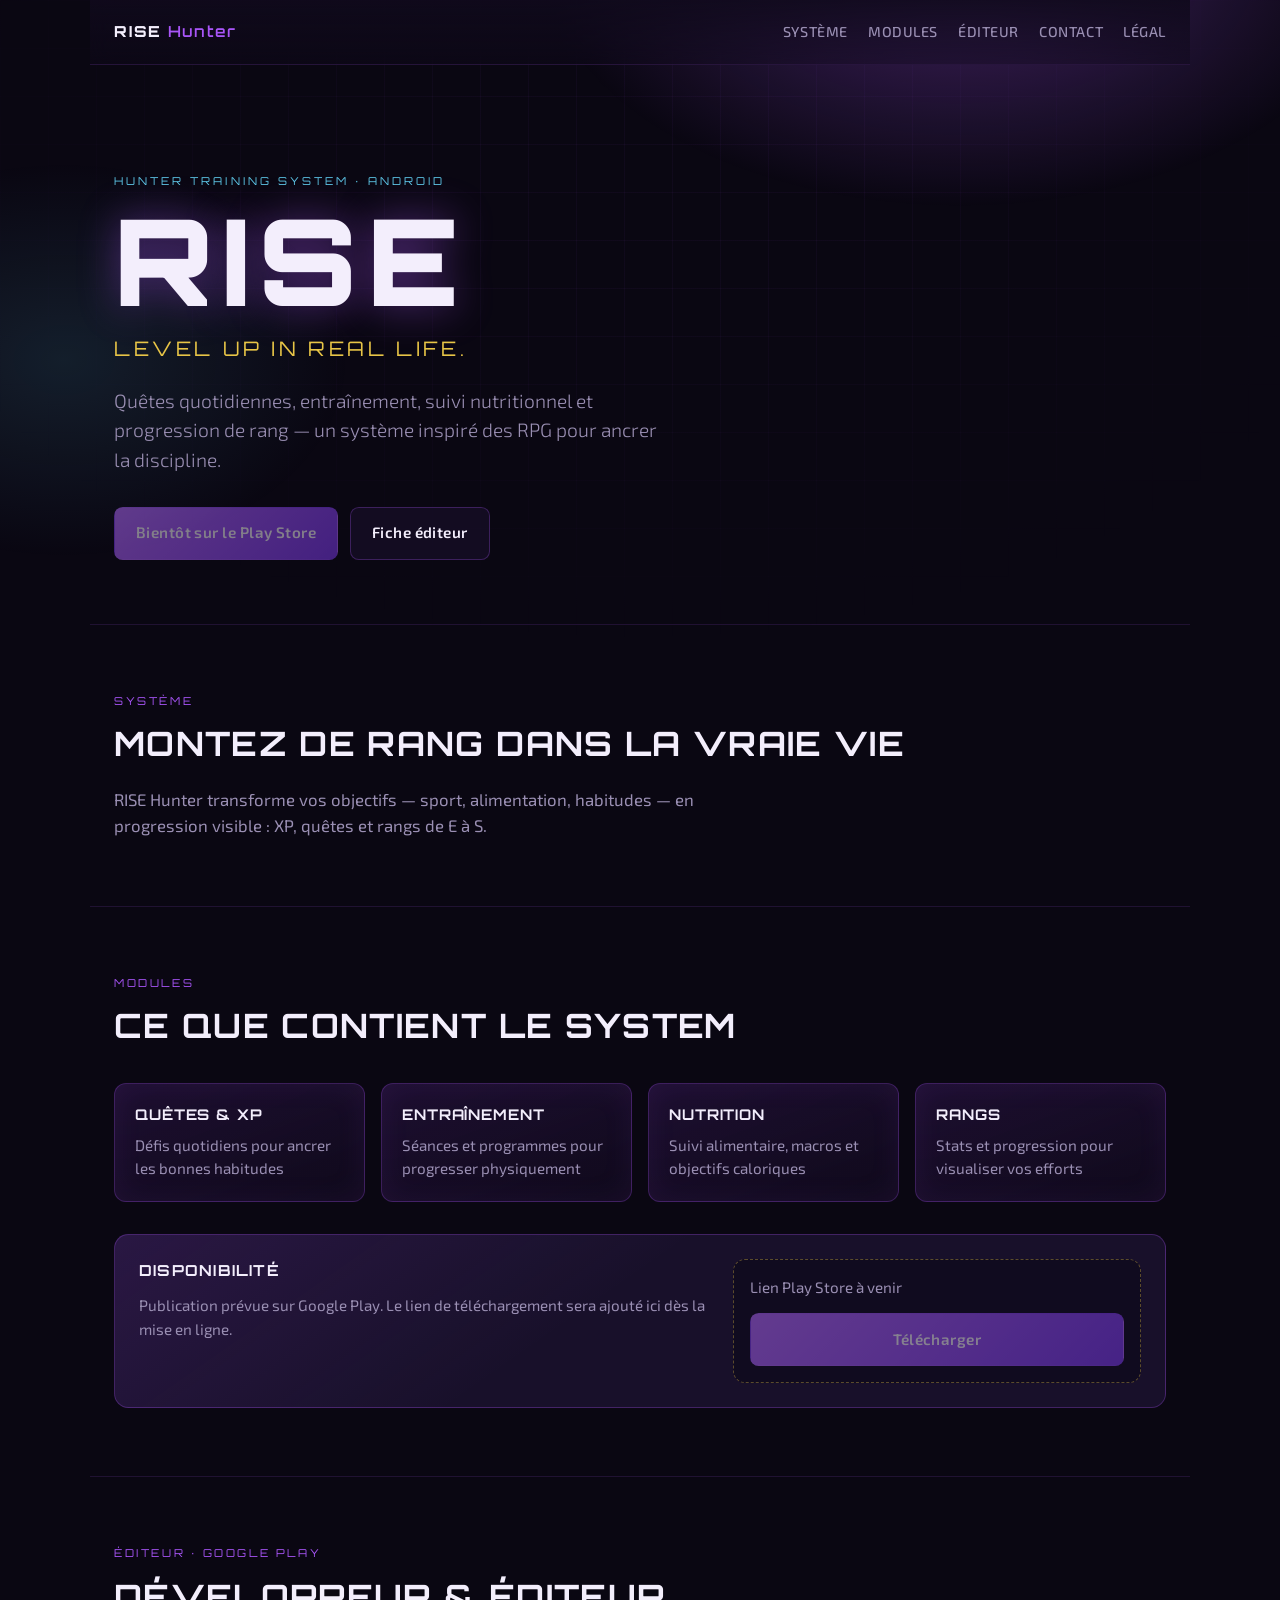
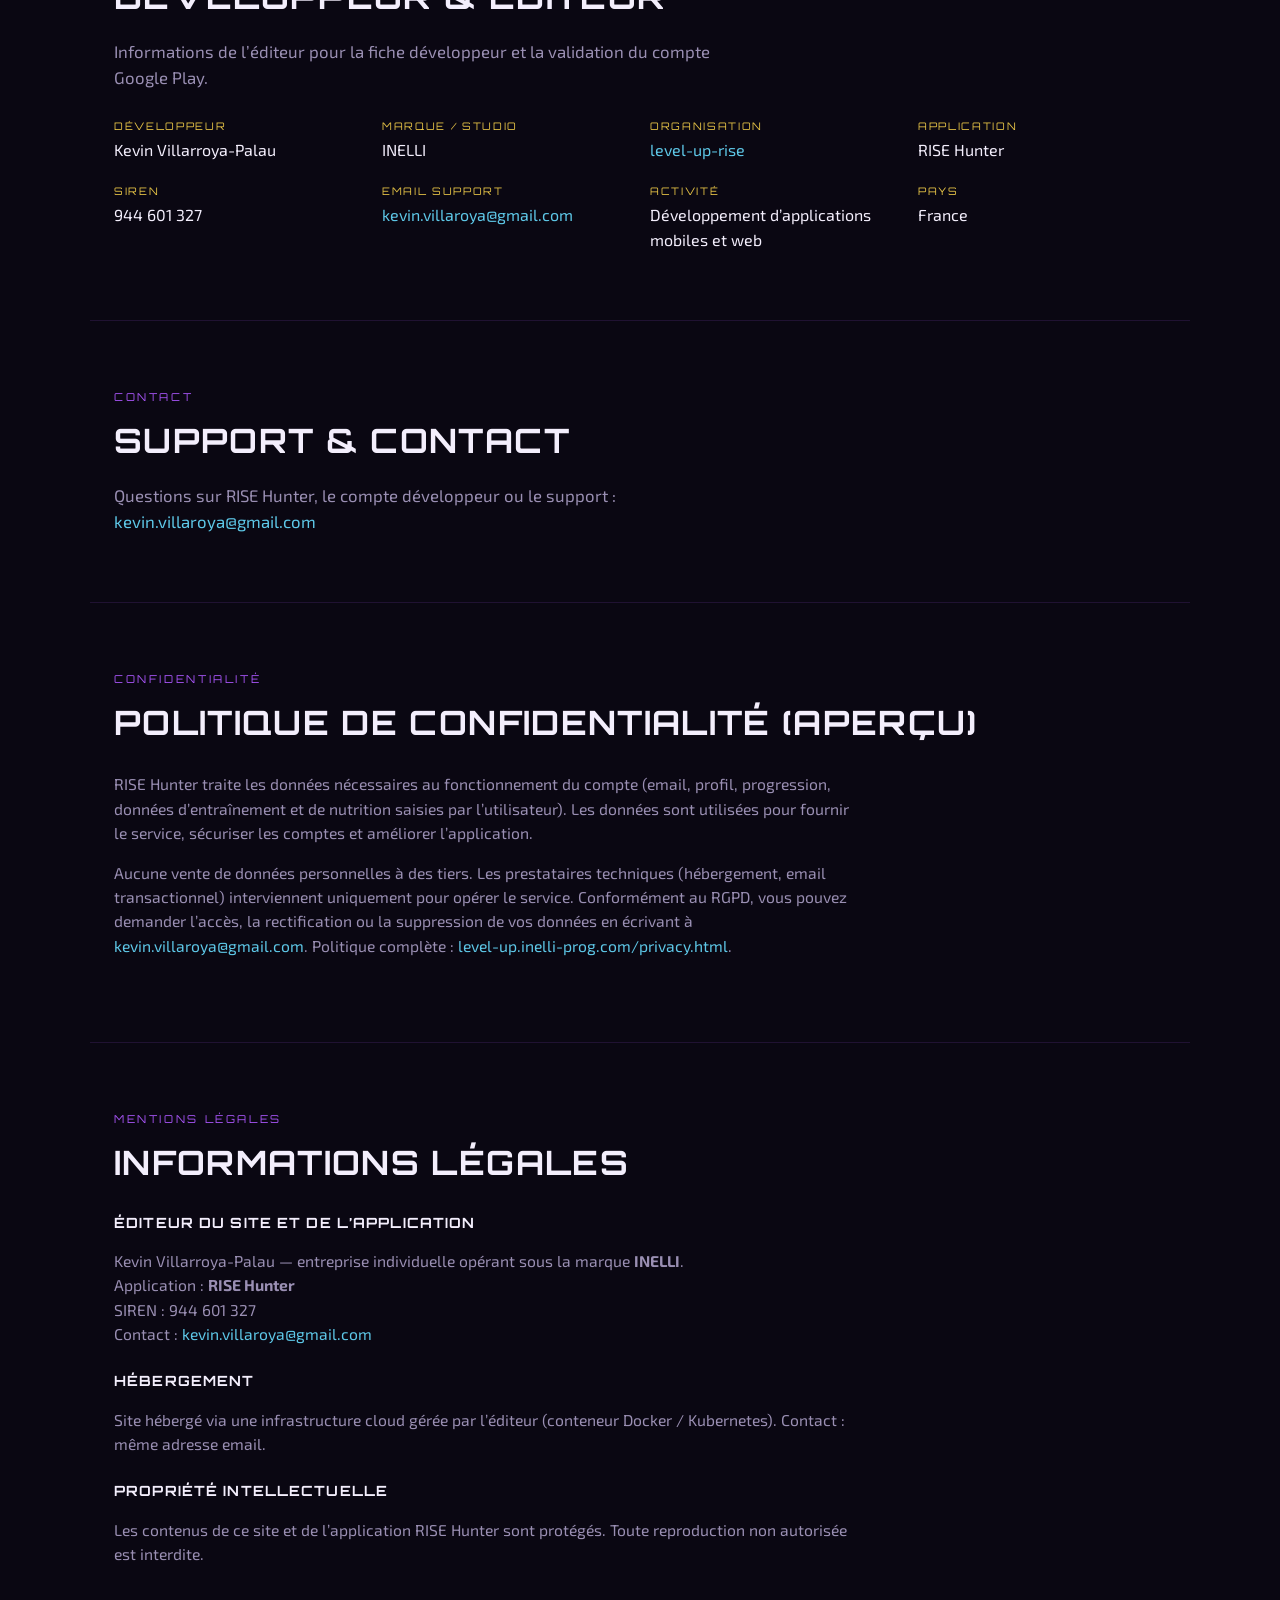
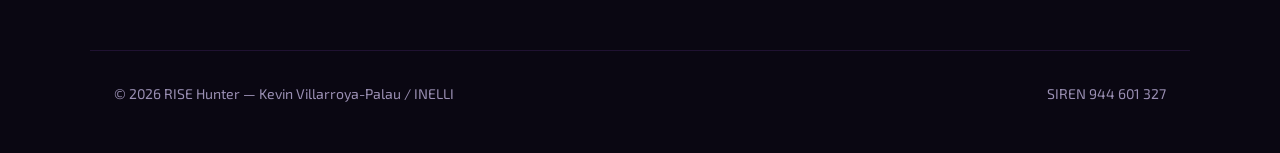
==== commit 8e5acbcf: "a" ====
--- a/index.html
+++ b/index.html
@@ -9,6 +9,9 @@
   <link rel="preconnect" href="https://fonts.gstatic.com" crossorigin />
   <link href="https://fonts.googleapis.com/css2?family=Orbitron:wght@500;600;700;800;900&family=Exo+2:wght@300;400;500;600;700&family=Rajdhani:wght@500;600;700&display=swap" rel="stylesheet" />
   <link rel="stylesheet" href="/styles.css" />
+  <link rel="icon" href="/favicon.ico?v=3" sizes="any" />
+  <link rel="icon" type="image/png" href="/favicon.png?v=3" />
+  <link rel="apple-touch-icon" href="/icon.png?v=3" />
 </head>
 <body>
   <div class="bg-grid" aria-hidden="true"></div>
@@ -156,6 +159,8 @@
           pour opérer le service. Conformément au RGPD, vous pouvez demander
           l’accès, la rectification ou la suppression de vos données en écrivant
           à <a href="mailto:kevin.villaroya@gmail.com">kevin.villaroya@gmail.com</a>.
+          Politique complète :
+          <a href="/privacy.html">level-up.inelli-prog.com/privacy.html</a>.
         </p>
       </div>
     </section>
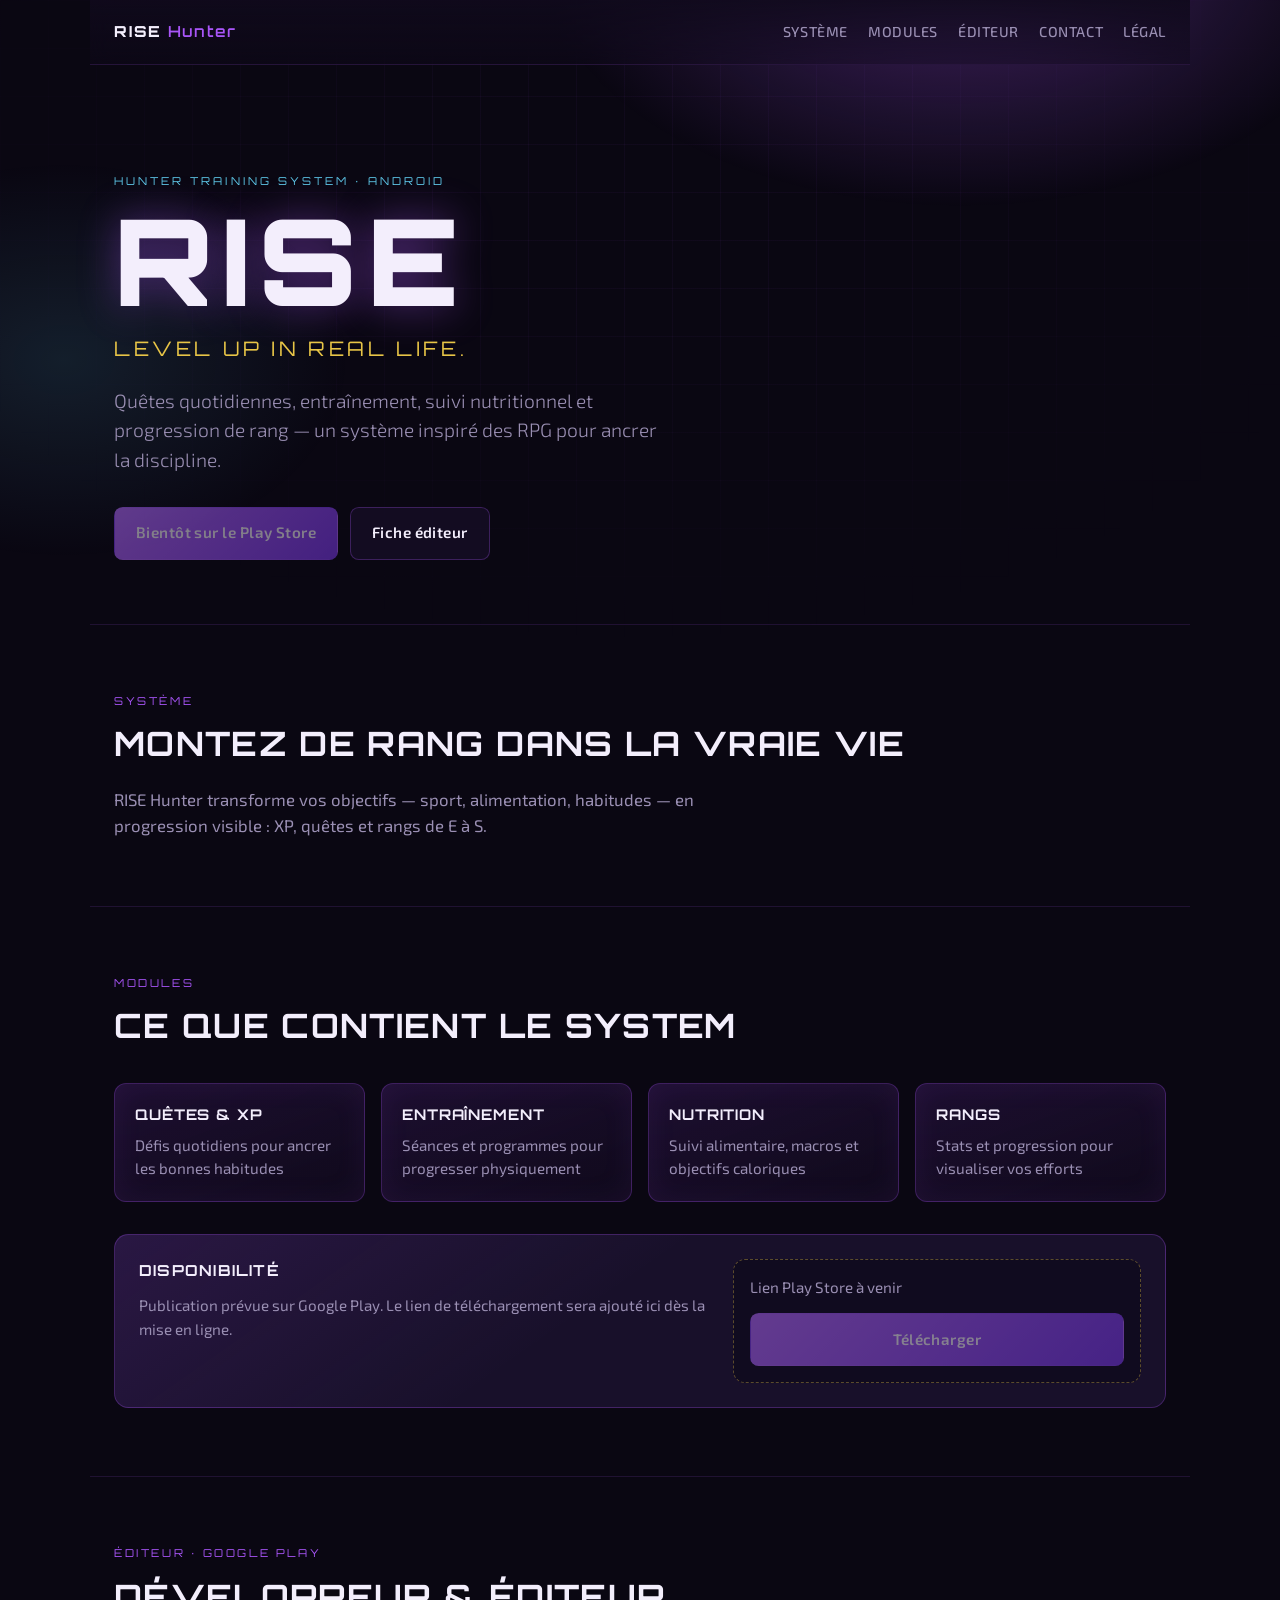
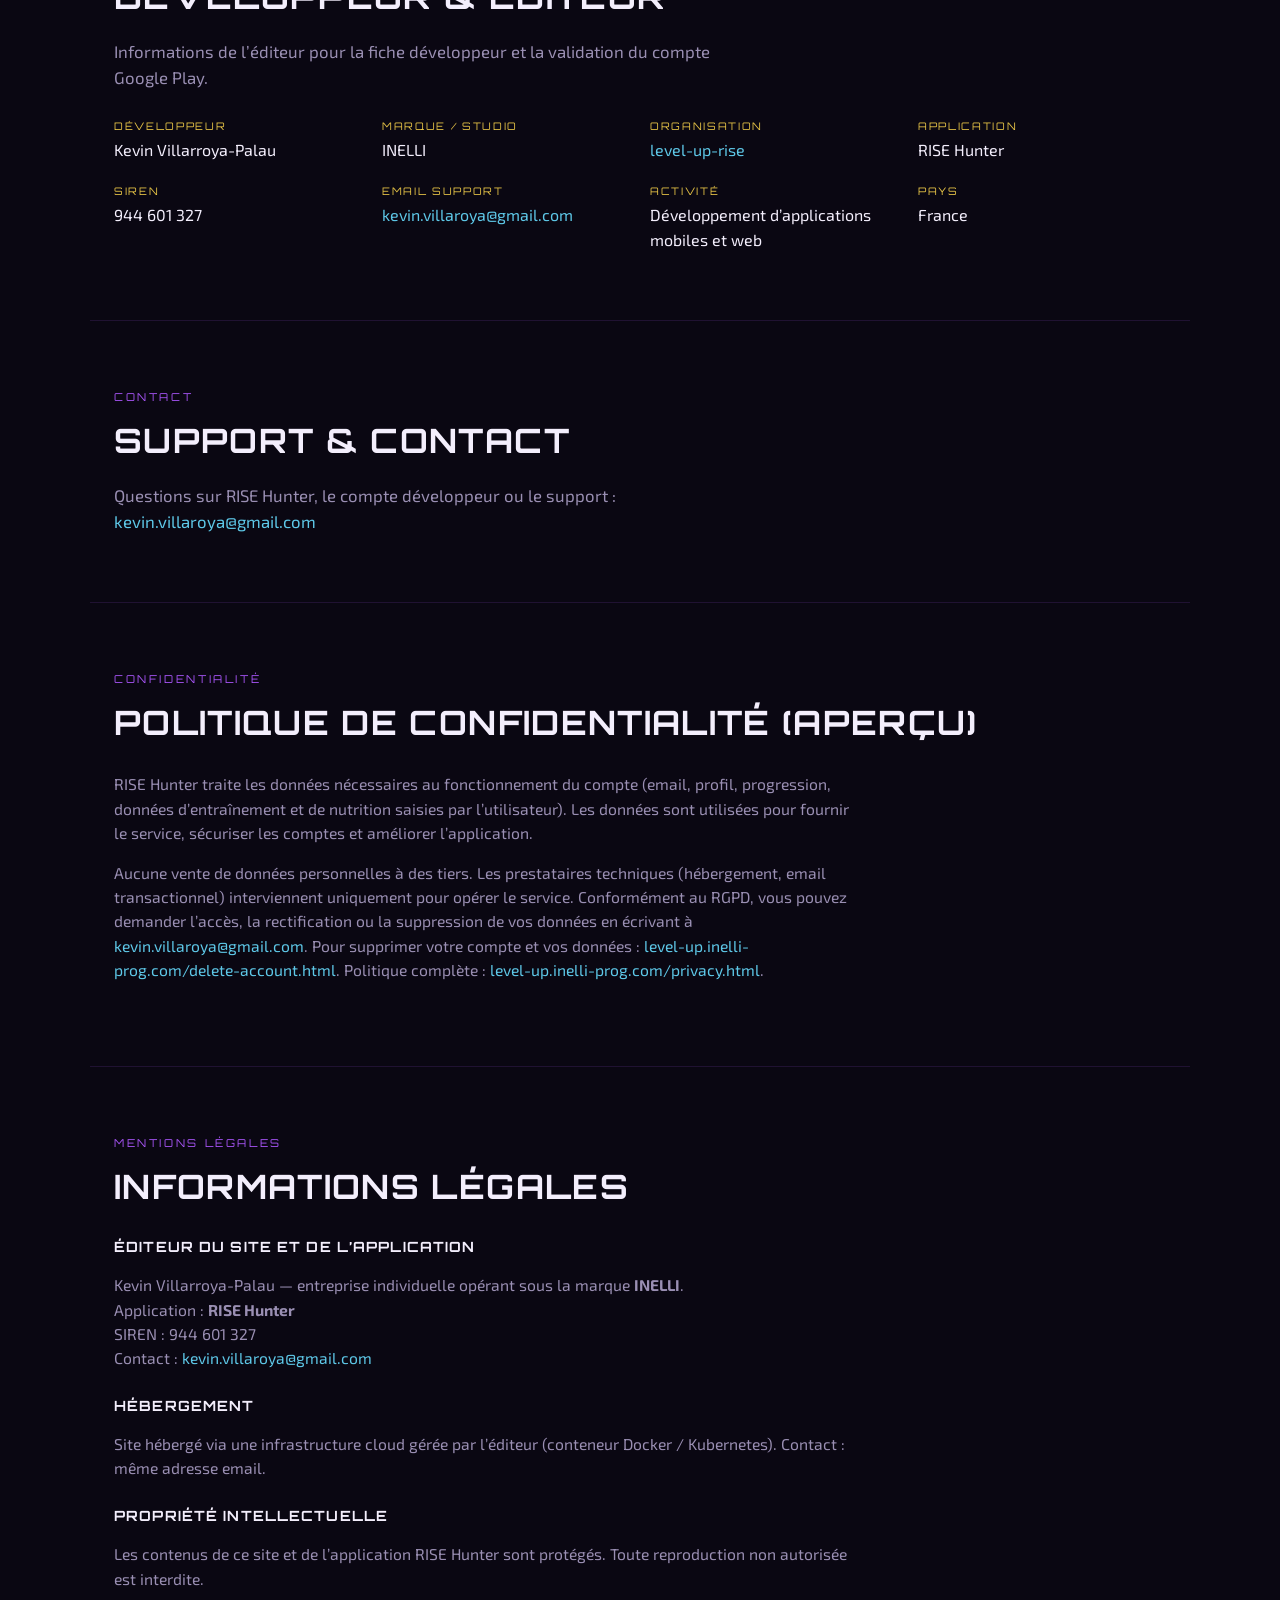
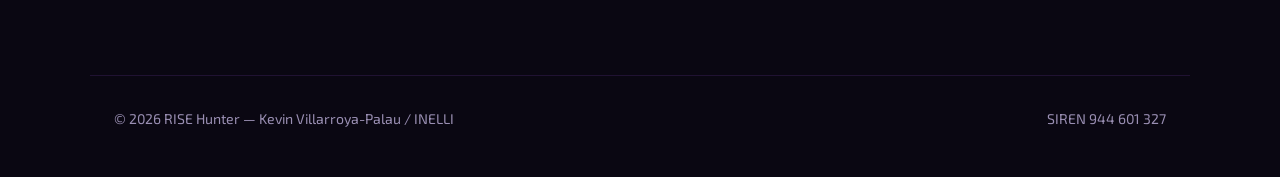
==== commit d0850946: "a" ====
--- a/index.html
+++ b/index.html
@@ -159,6 +159,8 @@
           pour opérer le service. Conformément au RGPD, vous pouvez demander
           l’accès, la rectification ou la suppression de vos données en écrivant
           à <a href="mailto:kevin.villaroya@gmail.com">kevin.villaroya@gmail.com</a>.
+          Pour supprimer votre compte et vos données :
+          <a href="/delete-account.html">level-up.inelli-prog.com/delete-account.html</a>.
           Politique complète :
           <a href="/privacy.html">level-up.inelli-prog.com/privacy.html</a>.
         </p>
--- a/styles.css
+++ b/styles.css
@@ -362,6 +362,45 @@
   margin-top: 0;
 }
 
+.delete-steps {
+  margin: 1rem 0 1.5rem;
+  padding-left: 1.25rem;
+  display: grid;
+  gap: 0.85rem;
+}
+
+.delete-steps li {
+  padding-left: 0.25rem;
+}
+
+.delete-cta {
+  margin: 1.75rem 0;
+  padding: 1.35rem 1.25rem;
+  border-radius: 0.85rem;
+  border: 1px solid var(--line);
+  background:
+    linear-gradient(145deg, rgba(168, 85, 247, 0.14), transparent 50%),
+    var(--bg-elev);
+  display: flex;
+  flex-direction: column;
+  align-items: flex-start;
+  gap: 0.75rem;
+}
+
+.delete-cta-title {
+  margin: 0;
+  font-family: var(--font-display);
+  font-size: 0.85rem;
+  letter-spacing: 0.08em;
+  text-transform: uppercase;
+  color: var(--ink);
+}
+
+.delete-cta-note {
+  margin: 0;
+  font-size: 0.9rem;
+}
+
 .site-footer {
   max-width: 1100px;
   margin: 0 auto;
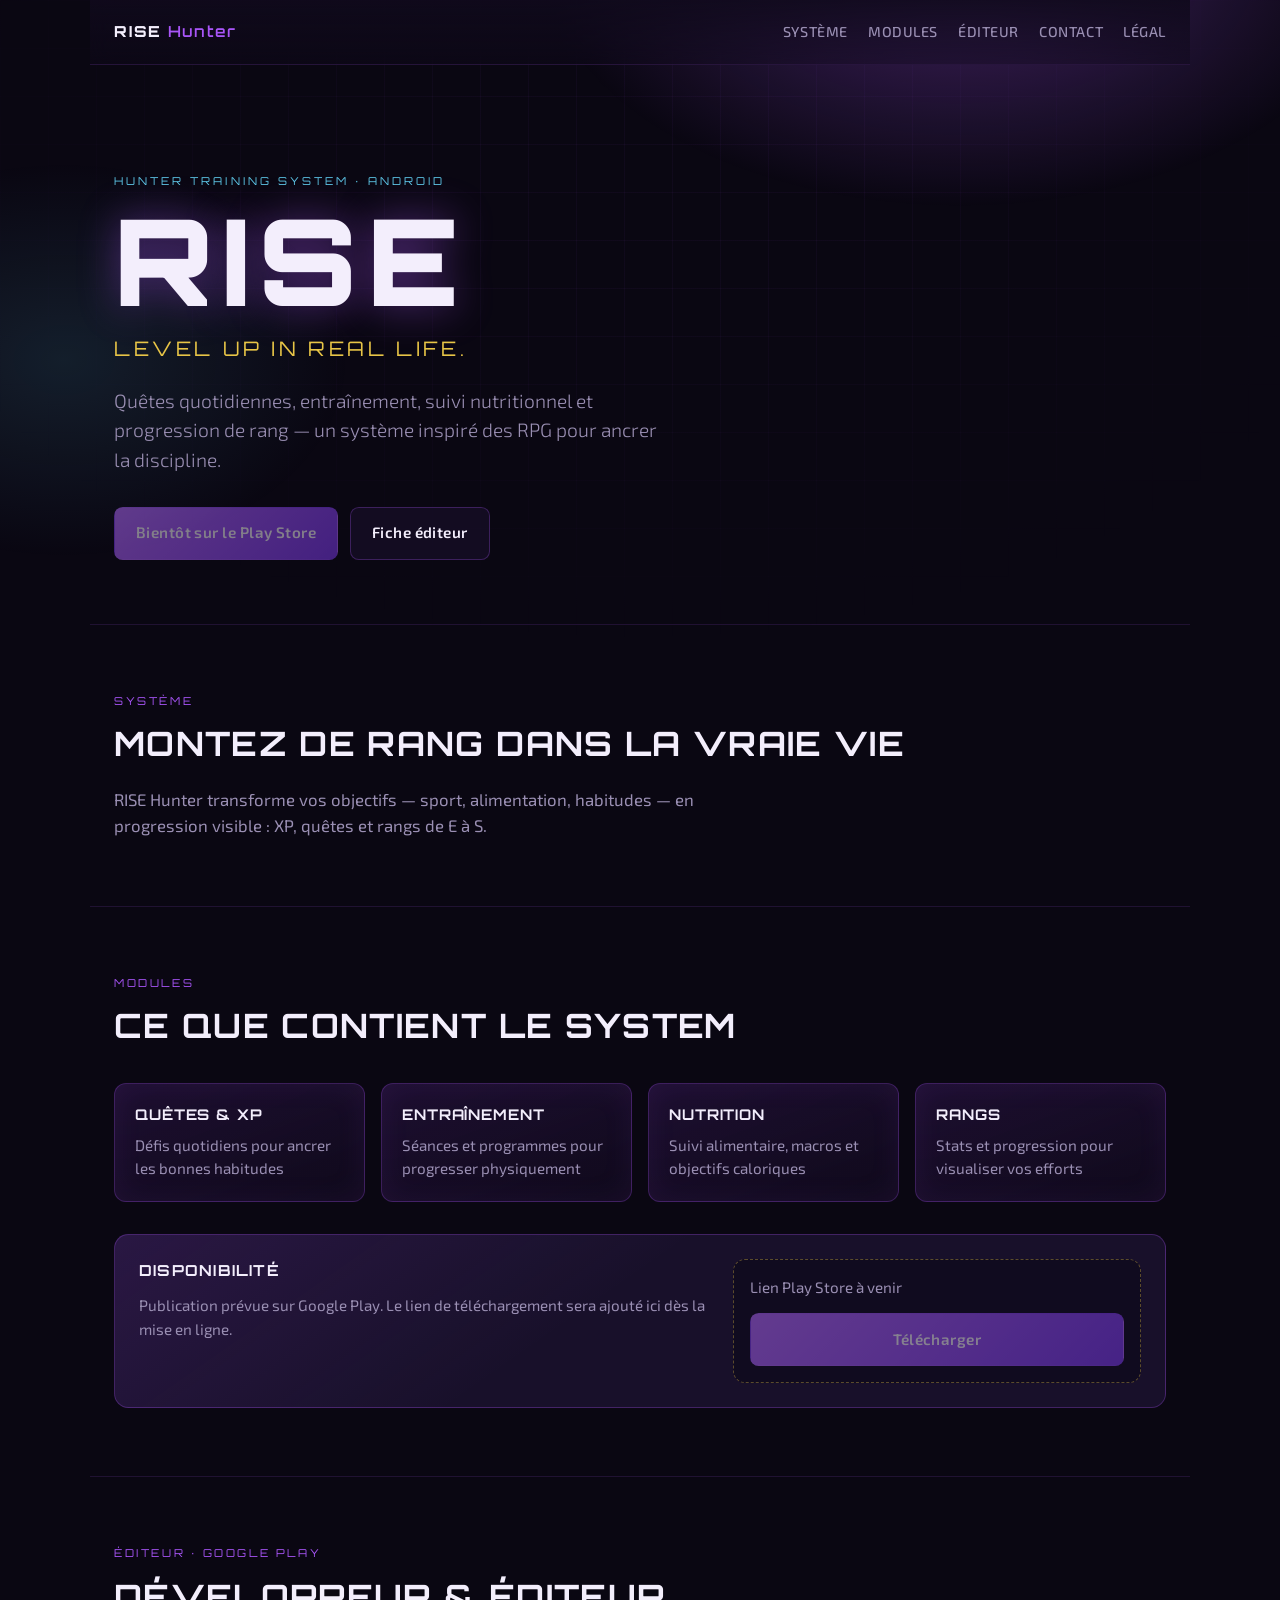
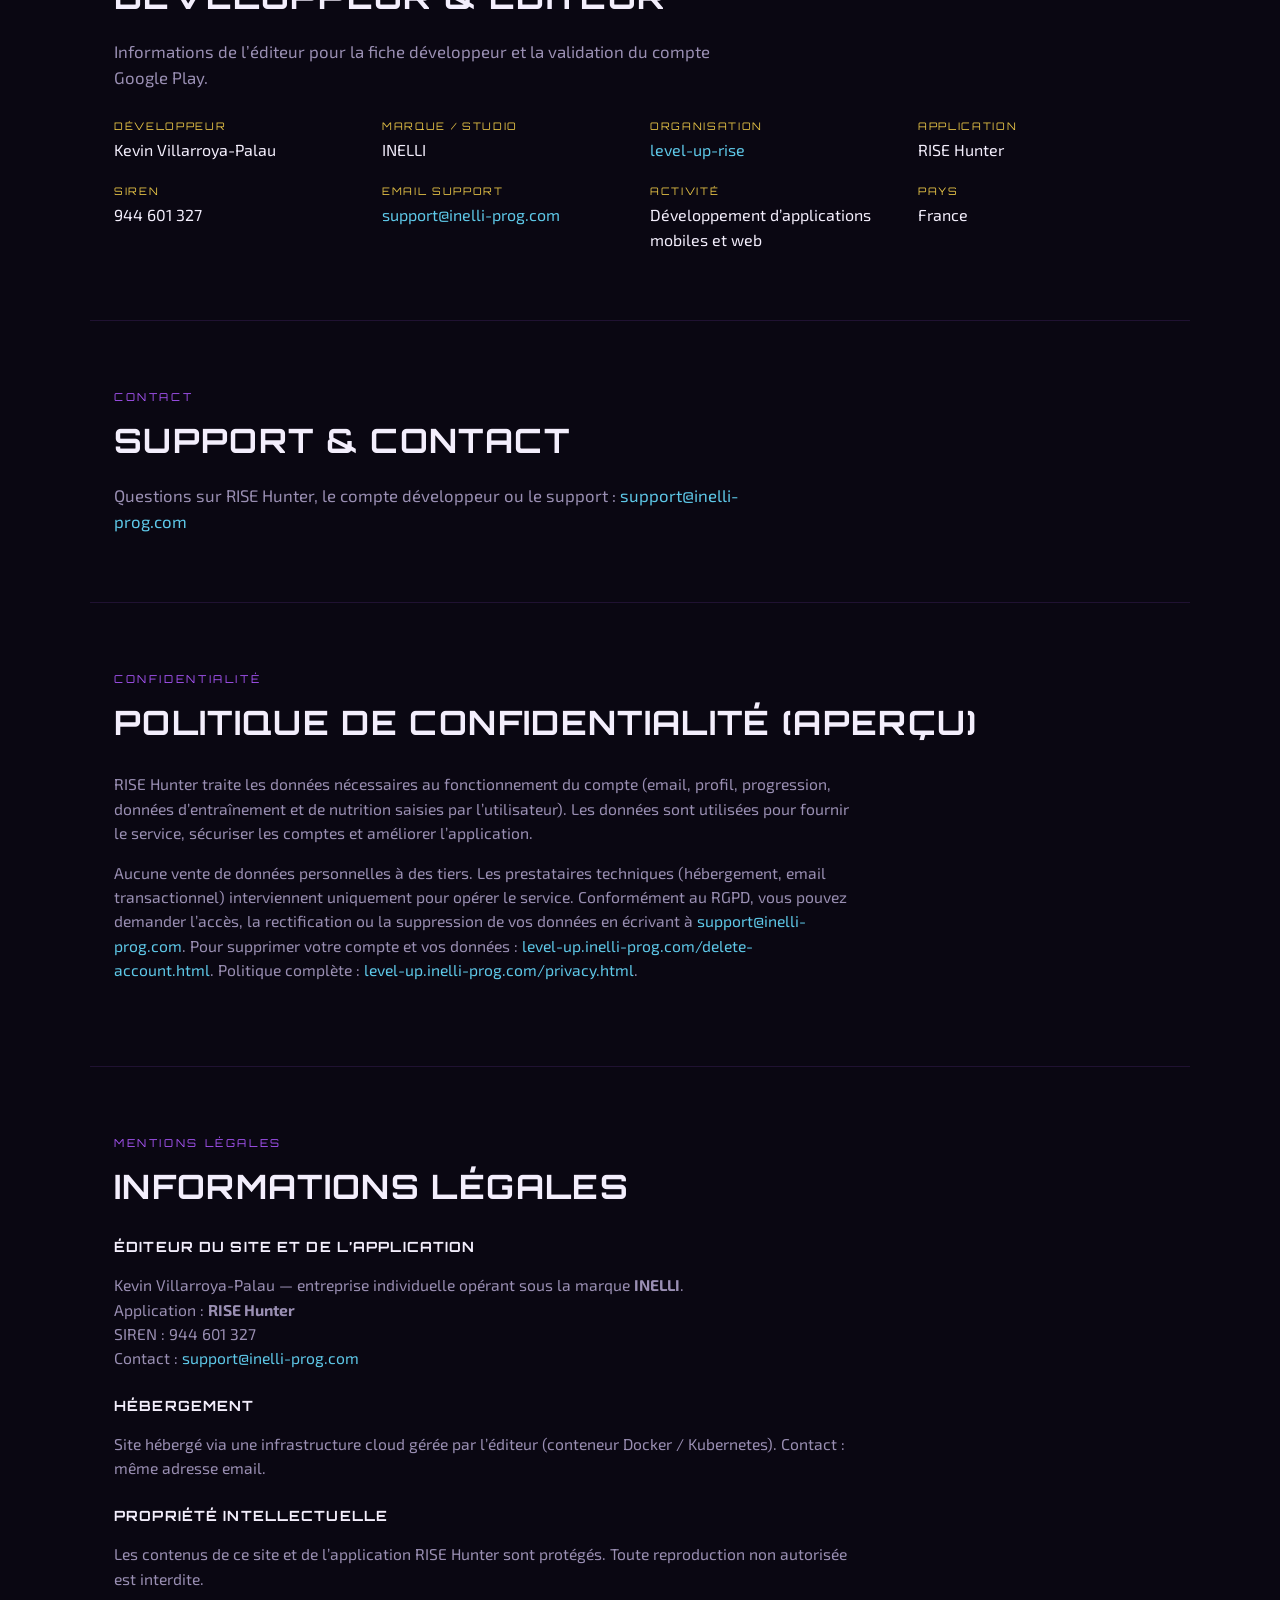
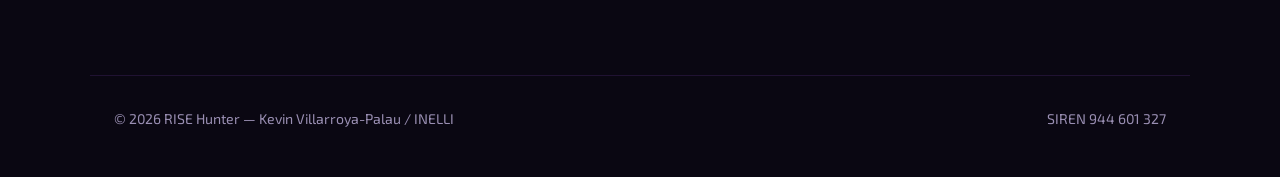
==== commit e7354d6d: "a" ====
--- a/index.html
+++ b/index.html
@@ -121,7 +121,7 @@
         </div>
         <div>
           <p class="label">Email support</p>
-          <p><a href="mailto:kevin.villaroya@gmail.com">kevin.villaroya@gmail.com</a></p>
+          <p><a href="mailto:support@inelli-prog.com">support@inelli-prog.com</a></p>
         </div>
         <div>
           <p class="label">Activité</p>
@@ -139,7 +139,7 @@
       <h2>Support &amp; contact</h2>
       <p class="section-text">
         Questions sur RISE Hunter, le compte développeur ou le support :
-        <a href="mailto:kevin.villaroya@gmail.com">kevin.villaroya@gmail.com</a>
+        <a href="mailto:support@inelli-prog.com">support@inelli-prog.com</a>
       </p>
     </section>
 
@@ -158,7 +158,7 @@
           techniques (hébergement, email transactionnel) interviennent uniquement
           pour opérer le service. Conformément au RGPD, vous pouvez demander
           l’accès, la rectification ou la suppression de vos données en écrivant
-          à <a href="mailto:kevin.villaroya@gmail.com">kevin.villaroya@gmail.com</a>.
+          à <a href="mailto:support@inelli-prog.com">support@inelli-prog.com</a>.
           Pour supprimer votre compte et vos données :
           <a href="/delete-account.html">level-up.inelli-prog.com/delete-account.html</a>.
           Politique complète :
@@ -177,7 +177,7 @@
           marque <strong>INELLI</strong>.<br />
           Application : <strong>RISE Hunter</strong><br />
           SIREN : 944&nbsp;601&nbsp;327<br />
-          Contact : <a href="mailto:kevin.villaroya@gmail.com">kevin.villaroya@gmail.com</a>
+          Contact : <a href="mailto:support@inelli-prog.com">support@inelli-prog.com</a>
         </p>
         <h3>Hébergement</h3>
         <p>
